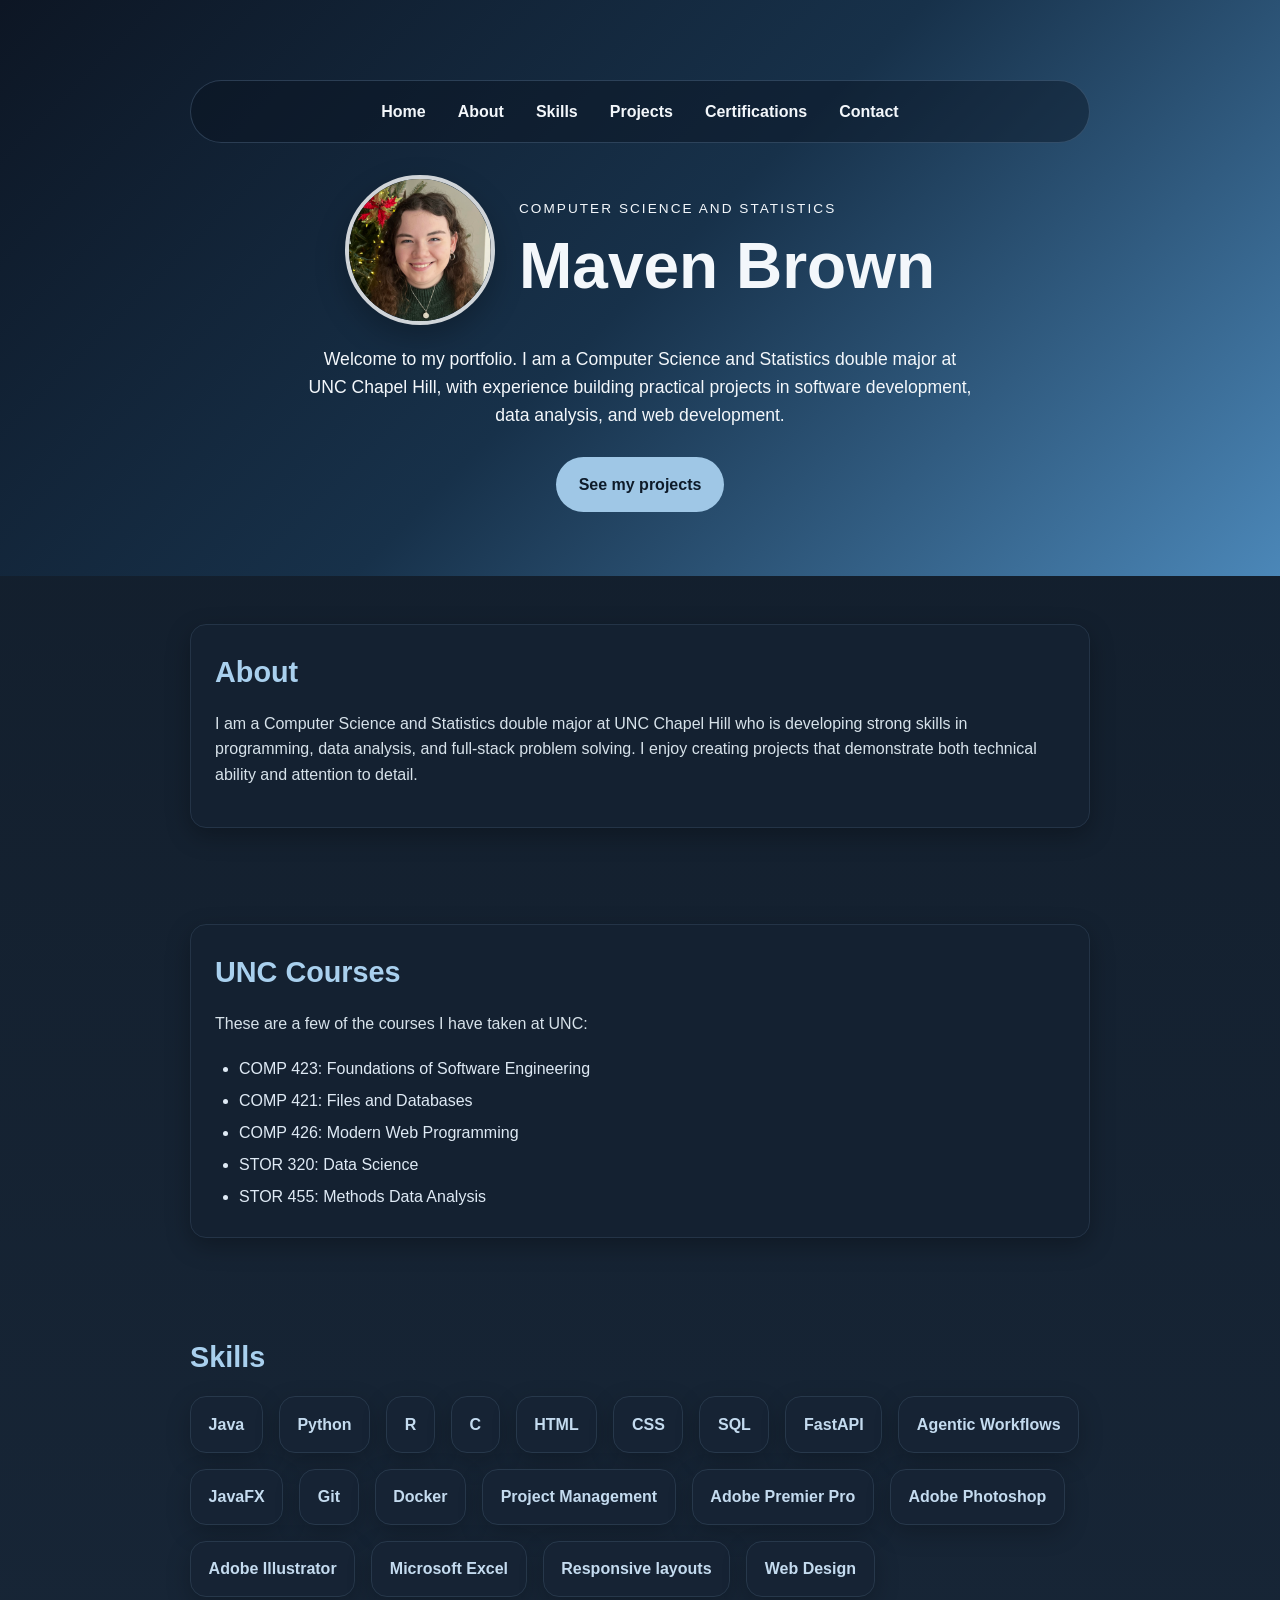
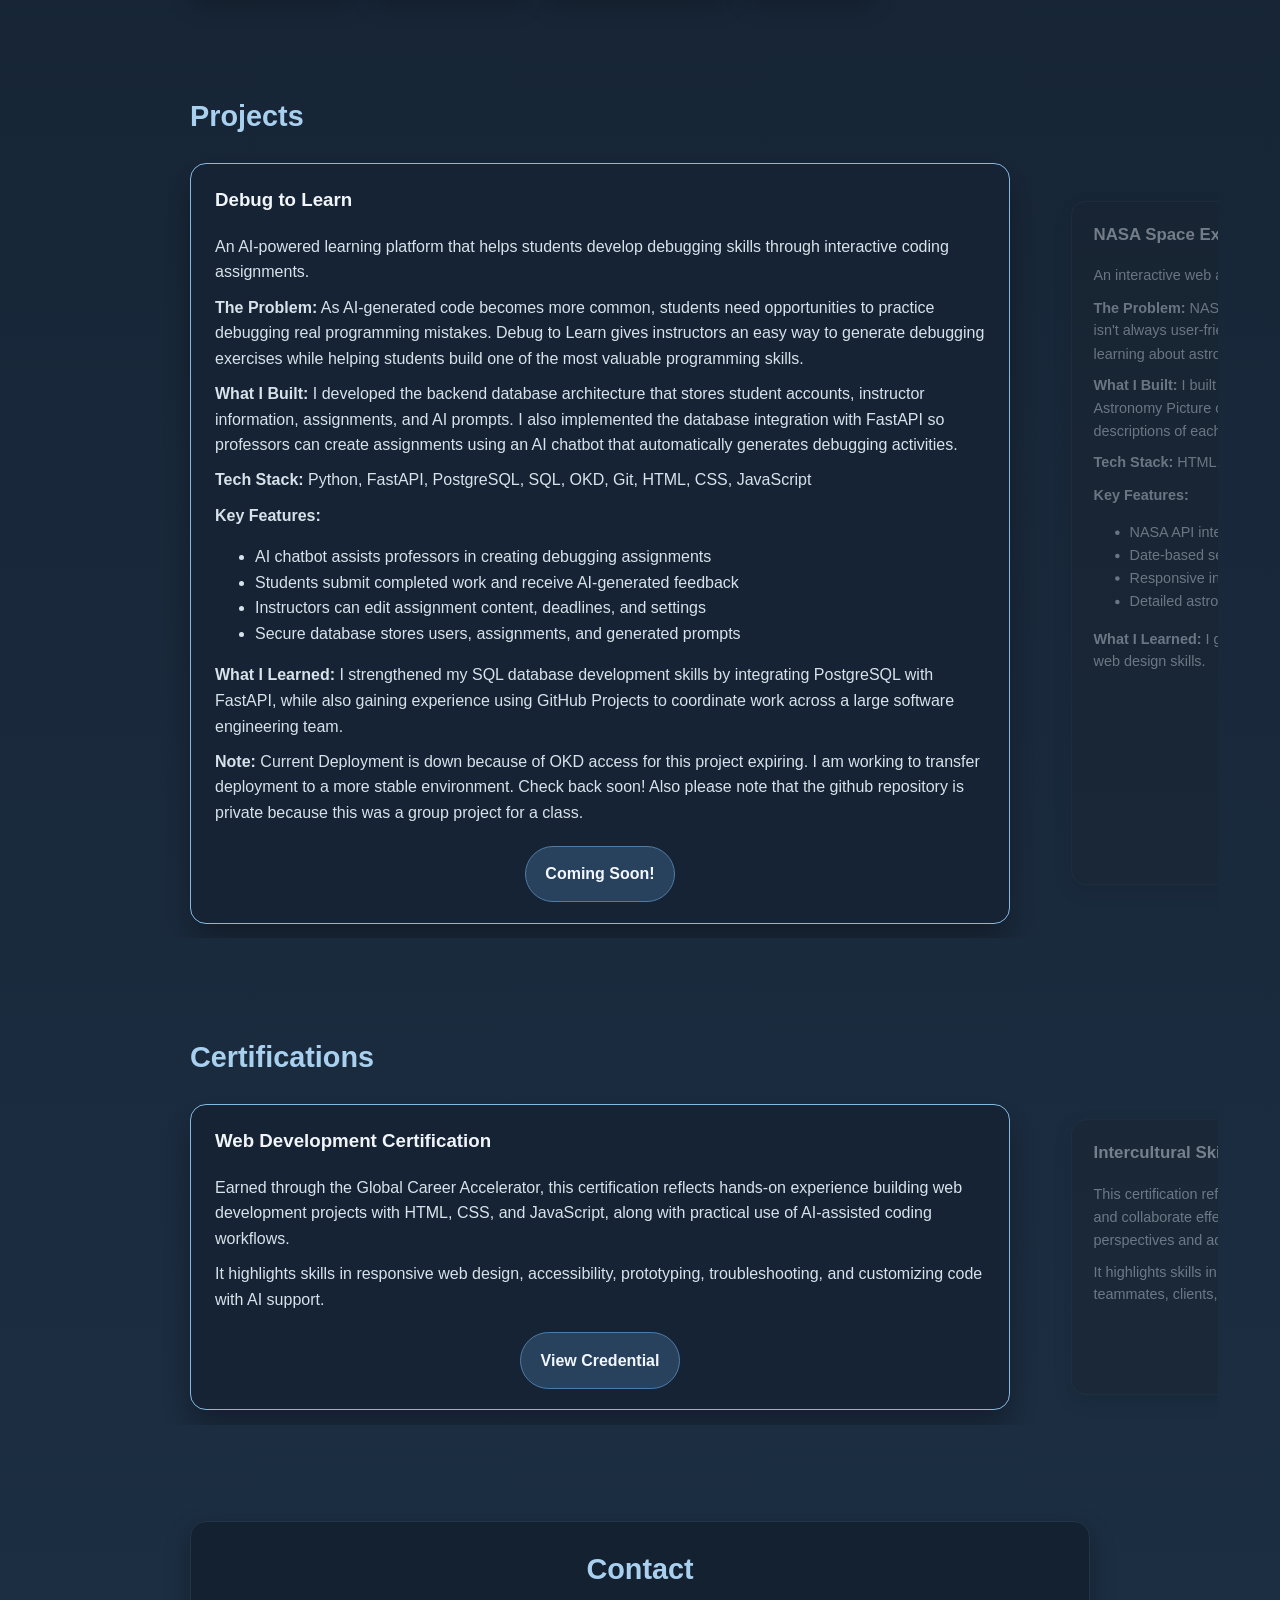
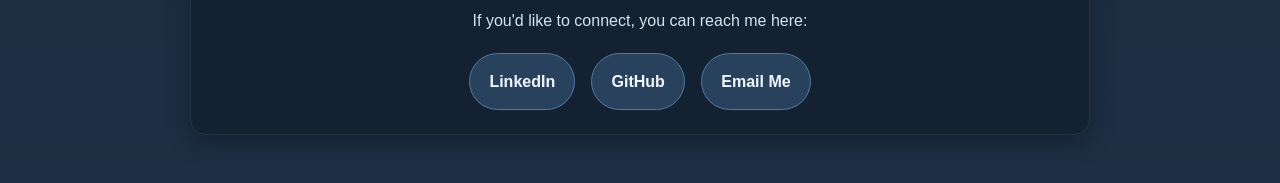
==== index.html @ ba63c493 "added things for comp 426 assignemnt, plu sstyle changes i wanted" ====
<!DOCTYPE html>
<html lang="en">
<head>
  <meta charset="UTF-8">
  <meta name="viewport" content="width=device-width, initial-scale=1.0">
  <title>Maven Brown Portfolio</title>
  <link rel="stylesheet" href="style.css">
</head>
<body>
  <!-- Main page content starts here -->
  <header class="hero">
    <div class="container hero-content">
      <nav class="site-nav" aria-label="Main navigation">
        <a href="#home">Home</a>
        <a href="#about">About</a>
        <a href="#skills">Skills</a>
        <a href="#projects">Projects</a>
        <a href="#certifications">Certifications</a>
        <a href="#contact">Contact</a>
      </nav>

      <div class="hero-header">
        <img class="profile-pic" src="img/pic of me 2.png" alt="Maven Brown portrait">
        <div class="hero-text">
          <p class="eyebrow">Computer Science and Statistics</p>
          <h1 id="home">Maven Brown</h1>
        </div>
      </div>
      <p class="lead">
        Welcome to my portfolio. I am a Computer Science and Statistics double major at UNC Chapel Hill, with experience building practical projects in software development, data analysis, and web development.
      </p>
      <a class="button" href="#projects">See my projects</a>
    </div>
  </header>

  <main>
    <section class="section" id="about">
      <div class="container card">
        <h2>About</h2>
        <p>
          I am a Computer Science and Statistics double major at UNC Chapel Hill who is developing strong skills in programming, data analysis, and full-stack problem solving. I enjoy creating projects that demonstrate both technical ability and attention to detail.
        </p>
      </div>
    </section>

    <section class="section" id="classes">
      <div class="container card">
        <h2>UNC Courses</h2>
        <p>
          These are a few of the courses I have taken at UNC:
        </p>
        <ul class="course-list">
          <li>COMP 423: Foundations of Software Engineering</li>
          <li>COMP 421: Files and Databases</li>
          <li>COMP 426: Modern Web Programming</li>
          <li>STOR 320: Data Science</li>
          <li>STOR 455: Methods Data Analysis</li>
        </ul>
      </div>
    </section>

    <section class="section" id="skills">
      <div class="container">
        <h2>Skills</h2>
        <div class="skills-list">
          <div class="skill-item">Java</div>
          <div class="skill-item">Python</div>
          <div class="skill-item">R</div>
          <div class="skill-item">C</div>
          <div class="skill-item">HTML</div>
          <div class="skill-item">CSS</div>
          <div class="skill-item">SQL</div>
          <div class="skill-item">FastAPI</div>
          <div class="skill-item">Agentic Workflows</div>
          <div class="skill-item">JavaFX</div>
          <div class="skill-item">Git</div>
          <div class="skill-item">Docker</div>
          <div class="skill-item">Project Management</div>
          <div class="skill-item">Adobe Premier Pro</div>
          <div class="skill-item">Adobe Photoshop</div>
          <div class="skill-item">Adobe Illustrator</div>
          <div class="skill-item">Microsoft Excel</div>
          <div class="skill-item">Responsive layouts</div>
          <div class="skill-item">Web Design</div>
        </div>
      </div>
    </section>

    <section class="section" id="projects">
  <div class="container">
    <h2>Projects</h2>
    <div class="project-list carousel" aria-label="Project carousel">

      <article class="project-card">
  <h3>Debug to Learn</h3>

  <p></strong> An AI-powered learning platform that helps students develop debugging skills through interactive coding assignments.</p>

  <p><strong>The Problem:</strong> As AI-generated code becomes more common, students need opportunities to practice debugging real programming mistakes. Debug to Learn gives instructors an easy way to generate debugging exercises while helping students build one of the most valuable programming skills.</p>

  <p><strong>What I Built:</strong> I developed the backend database architecture that stores student accounts, instructor information, assignments, and AI prompts. I also implemented the database integration with FastAPI so professors can create assignments using an AI chatbot that automatically generates debugging activities.</p>

  <p><strong>Tech Stack:</strong> Python, FastAPI, PostgreSQL, SQL, OKD, Git, HTML, CSS, JavaScript</p>

  <p><strong>Key Features:</strong></p>
  <ul>
    <li>AI chatbot assists professors in creating debugging assignments</li>
    <li>Students submit completed work and receive AI-generated feedback</li>
    <li>Instructors can edit assignment content, deadlines, and settings</li>
    <li>Secure database stores users, assignments, and generated prompts</li>
  </ul>

  <p><strong>What I Learned:</strong> I strengthened my SQL database development skills by integrating PostgreSQL with FastAPI, while also gaining experience using GitHub Projects to coordinate work across a large software engineering team.</p>

  <p><strong>Note:</strong> Current Deployment is down because of OKD access for this project expiring. I am working to transfer deployment to a more stable environment. Check back soon! Also please note that the github repository is private because this was a group project for a class.</p>

  <div class="contact-links">
    <a href="https://team-d5.apps.unc.edu/" target="_blank" rel="noreferrer">
      Coming Soon!
    </a>
    
  </div>
</article>

      <article class="project-card">
  <h3>NASA Space Explorer</h3>

  <p></strong> An interactive web app for exploring NASA's Astronomy Picture of the Day archive.</p>

  <p><strong>The Problem:</strong> NASA provides incredible astronomy data through public APIs, but browsing that information isn't always user-friendly. This project creates an intuitive interface for discovering space imagery and learning about astronomical events.</p>

  <p><strong>What I Built:</strong> I built a responsive front-end application that connects to the NASA API and displays Astronomy Picture of the Day entries. Users can browse images, search by date, and read detailed descriptions of each featured event.</p>

  <p><strong>Tech Stack:</strong> HTML, CSS, JavaScript, NASA API</p>

  <p><strong>Key Features:</strong></p>
  <ul>
    <li>NASA API integration</li>
    <li>Date-based search</li>
    <li>Responsive interface</li>
    <li>Detailed astronomy information</li>
  </ul>

  <p><strong>What I Learned:</strong> I gained experience consuming REST APIs with JavaScript while improving my responsive web design skills.</p>

  <div class="contact-links">
    <a href="https://maveneb.github.io/07-nasa-space-explorer/" target="_blank" rel="noreferrer">
      Live Demo
    </a>
    <a href="https://github.com/maveneb/07-nasa-space-explorer" target="_blank" rel="noreferrer">
      GitHub
    </a>
  </div>
</article>

      <article class="project-card">
  <h3>Routine Builder</h3>

  <p></strong> A responsive web application that helps users build personalized skincare routines.</p>

  <p><strong>The Problem:</strong> Choosing skincare products can be confusing because recommendations depend on individual skin concerns. This project simplifies the process by guiding users through creating a customized routine.</p>

  <p><strong>What I Built:</strong> I developed an interactive front-end application that recommends skincare routines based on user selections. The interface is fully responsive and designed to make the recommendation process simple and engaging.</p>

  <p><strong>Tech Stack:</strong> HTML, CSS, JavaScript</p>

  <p><strong>Key Features:</strong></p>
  <ul>
    <li>Personalized routine builder</li>
    <li>Interactive user interface</li>
    <li>Responsive design</li>
    <li>Product recommendations</li>
  </ul>

  <p><strong>What I Learned:</strong> I strengthened my JavaScript programming skills while learning how thoughtful UI design improves the overall user experience.</p>

  <div class="contact-links">
    <a href="https://maveneb.github.io/09-prj-loreal-routine-builder/" target="_blank" rel="noreferrer">
      Live Demo
    </a>
    <a href="https://github.com/maveneb/09-prj-loreal-routine-builder" target="_blank" rel="noreferrer">
      GitHub
    </a>
  </div>
</article>

      <article class="project-card">
  <h3>Scooby-Doo Statistical Analysis</h3>

  <p></strong> A statistical research project analyzing trends in Scooby-Doo episodes using real-world data.</p>

  <p><strong>The Problem:</strong> Television datasets provide an engaging way to apply statistical methods to real data. This project explored whether episode characteristics were associated with viewer ratings and other external factors.</p>

  <p><strong>What I Built:</strong> I analyzed the Scooby-Doo dataset in R using data cleaning, visualization, regression analysis, and hypothesis testing. The final project communicates statistical findings through a research paper and supporting visualizations.</p>

  <p><strong>Tech Stack:</strong> R, ggplot2, dplyr, tidyverse</p>

  <p><strong>Key Features:</strong></p>
  <ul>
    <li>Data cleaning and preprocessing</li>
    <li>Statistical modeling</li>
    <li>Data visualization</li>
    <li>Research paper summarizing findings</li>
  </ul>

  <p><strong>What I Learned:</strong> I improved my statistical modeling skills while gaining experience presenting technical analyses in a professional research format.</p>

  <div class="contact-links">
    <a href="reports/scooby-doo-analysis.html" target="_blank" rel="noreferrer">
      View Report
    </a>
    
    
  </div>
</article>

    </div>
  </div>
</section>

    <section class="section" id="certifications">
      <div class="container">
        <h2>Certifications</h2>
        <div class="certification-list carousel" aria-label="Certification carousel">
          <article class="project-card">
            <h3>Web Development Certification</h3>
            <p>
              Earned through the Global Career Accelerator, this certification reflects hands-on experience building web development projects with HTML, CSS, and JavaScript, along with practical use of AI-assisted coding workflows.
            </p>
            <p>
              It highlights skills in responsive web design, accessibility, prototyping, troubleshooting, and customizing code with AI support.
            </p>
            <div class="contact-links">
              <a href="https://www.credential.net/0b8e12ba-2254-4fac-80ee-5e7e80f0c632" target="_blank" rel="noreferrer">View Credential</a>
            </div>
          </article>

          <article class="project-card">
            <h3>Intercultural Skills Certification</h3>
            <p>
              This certification reflects the ability to communicate respectfully across cultures, build cultural awareness, and collaborate effectively with people from diverse backgrounds. It emphasizes understanding different perspectives and adapting communication styles in multicultural settings.
            </p>
            <p>
              It highlights skills in active listening, empathy, cultural sensitivity, and building positive relationships with teammates, clients, and communities.
            </p>
            <div class="contact-links">
              <a href="https://www.credential.net/e7bd6067-033b-466e-ba13-73a6fc5023ad?record_view=true" target="_blank" rel="noreferrer">View Credential</a>
            </div>
          </article>

          <article class="project-card">
            <h3>AI-Powered Javascript Certification</h3>
            <p>
              This certification highlights experience using AI tools to support JavaScript development, including writing, debugging, and improving interactive web code. It reflects the ability to use AI-assisted workflows while maintaining an understanding of programming fundamentals and code quality.
            </p>
            <p>
              It demonstrates skills in creating dynamic web experiences, troubleshooting JavaScript problems, refining solutions, and evaluating AI-generated code before using it in a project.
            </p>
            <div class="contact-links">
              <a href="https://www.credential.net/ae1727d4-a292-4dba-9951-02320e9c4b14?record_view=true" target="_blank" rel="noreferrer">View Credential</a>
            </div>
          </article>

          <article class="project-card">
            <h3>AI Professional Skills Certification</h3>
            <p>
              This certification demonstrates professional skills for using AI thoughtfully in workplace settings, including communication, problem solving, and responsible collaboration. It emphasizes applying AI tools to improve productivity while considering accuracy, privacy, and responsible decision-making.
            </p>
            <p>
              It highlights skills in writing effective prompts, reviewing AI-generated information, communicating clearly, and using emerging technology to support professional goals.
            </p>
            <div class="contact-links">
              <a href="https://www.credential.net/4031094f-eba2-4df9-8c7a-3c365899962b?record_view=true" target="_blank" rel="noreferrer">View Credential</a>
            </div>
          </article>
        </div>
      </div>
    </section>

    <section class="section" id="contact">
      <div class="container card contact-card">
        <h2>Contact</h2>
        <p>If you'd like to connect, you can reach me here:</p>
        <div class="contact-links">
          <a href="https://www.linkedin.com/in/maven-brown-650328354/" target="_blank" rel="noreferrer">LinkedIn</a>
          <a href="https://github.com/maveneb" target="_blank" rel="noreferrer">GitHub</a>
          <a href="mailto:maveneb@gmail.com">Email Me</a>
        </div>
      </div>
    </section>
  </main>

  <script>
    document.querySelectorAll('.carousel').forEach((container) => {
      const cards = Array.from(container.children);
      if (cards.length === 0) return;

      let activeIndex = 0;
      let inHorizontalMode = false;

      const updateActiveCard = () => {
        cards.forEach((card, index) => {
          card.classList.toggle('active', index === activeIndex);
        });
      };

      const getStepAmount = () => {
        const firstCard = cards[0];
        const styles = getComputedStyle(container);
        const gap = parseFloat(styles.columnGap || styles.gap || 0);
        return firstCard.getBoundingClientRect().width + gap;
      };

      const scrollToCard = (index) => {
        activeIndex = Math.max(0, Math.min(index, cards.length - 1));
        const left = getStepAmount() * activeIndex;
        container.scrollTo({ left, behavior: 'smooth' });
        updateActiveCard();
      };

      const isFullyInView = () => {
        const rect = container.getBoundingClientRect();
        return rect.top >= 0 && rect.bottom <= window.innerHeight;
      };

      updateActiveCard();

      container.addEventListener('wheel', (event) => {
        const rect = container.getBoundingClientRect();
        const insideSection = event.clientY >= rect.top - 40 && event.clientY <= rect.bottom + 40;
        const maxScroll = container.scrollWidth - container.clientWidth;

        if (!insideSection || !isFullyInView()) return;

        if (maxScroll <= 0) {
          return;
        }

        const atStart = container.scrollLeft <= 2;
        const atEnd = container.scrollLeft >= maxScroll - 2;

        if (!isFullyInView()) return;

        if (atStart && event.deltaY < 0) {
          inHorizontalMode = false;
          return;
        }

        if (atEnd && event.deltaY > 0) {
          inHorizontalMode = false;
          return;
        }

        if (event.deltaY !== 0) {
          event.preventDefault();
          inHorizontalMode = true;
          const direction = event.deltaY > 0 ? 1 : -1;
          scrollToCard(activeIndex + direction);
        }
      }, { passive: false });
    });
  </script>
</body>
</html>
---- style.css ----
/* Basic page setup */
* {
	box-sizing: border-box;
}

body {
	margin: 0;
	font-family: Arial, Helvetica, sans-serif;
	color: #d7e2ea;
	background: linear-gradient(180deg, #111c29 0%, #1d2f44 100%);
	line-height: 1.6;
}

a {
	color: inherit;
	text-decoration: none;
}

.button,
.site-nav a,
.card,
.skill-item,
.project-card,
.contact-links a {
	transition: transform 0.2s ease, box-shadow 0.2s ease, border-color 0.2s ease, background-color 0.2s ease;
}

/* Shared container for centered content */
.container {
	width: min(100% - 2rem, 900px);
	margin: 0 auto;
}

/* Hero section */
.hero {
	padding: 5rem 0 4rem;
	background: linear-gradient(135deg, #0d1624 0%, #17314a 50%, #4b87b8 100%);
	color: #f3f7fb;
}

.hero-content {
	text-align: center;
}

.hero-header {
	display: flex;
	align-items: center;
	justify-content: center;
	gap: 1.5rem;
	margin-bottom: 1rem;
	flex-wrap: wrap;
}

.hero-text {
	text-align: left;
}

.profile-pic {
	width: 150px;
	height: 150px;
	border-radius: 50%;
	object-fit: cover;
	border: 4px solid rgba(255, 255, 255, 0.8);
	box-shadow: 0 12px 30px rgba(0, 0, 0, 0.25);
}

.site-nav {
	display: flex;
	flex-wrap: wrap;
	justify-content: center;
	gap: 1rem;
	margin-bottom: 2rem;
	padding: 0.85rem 1rem;
	background: rgba(10, 18, 31, 0.45);
	border: 1px solid rgba(140, 177, 214, 0.24);
	border-radius: 999px;
}

.site-nav a {
	padding: 0.25rem 0.5rem;
	font-weight: bold;
	color: #f3f7fb;
}

.site-nav a:hover,
.site-nav a:focus-visible {
	transform: translateY(-2px);
	color: #d8ecff;
}

.eyebrow {
	margin: 0 0 0.75rem;
	letter-spacing: 0.15em;
	text-transform: uppercase;
	font-size: 0.85rem;
}

.hero h1 {
	margin: 0;
	font-size: clamp(2.2rem, 5vw, 4rem);
	line-height: 1.1;
}

.lead {
	max-width: 42rem;
	margin: 1.25rem auto 0;
	font-size: 1.1rem;
}

.button {
	display: inline-block;
	margin-top: 1.75rem;
	padding: 0.9rem 1.4rem;
	border-radius: 999px;
	background: #9fc7e6;
	color: #0e1b2a;
	font-weight: bold;
}

.button:hover,
.button:focus-visible {
	transform: translateY(-3px);
	background: #b2d4ee;
	box-shadow: 0 12px 24px rgba(0, 0, 0, 0.24);
}

/* Main content sections */
.section {
	padding: 3rem 0;
}

.section h2 {
	margin-top: 0;
	margin-bottom: 1rem;
	color: #a9d0ee;
	font-size: 1.8rem;
}

.card {
	background: #142131;
	padding: 1.5rem;
	border-radius: 1rem;
	border: 1px solid #243447;
	box-shadow: 0 8px 24px rgba(0, 0, 0, 0.28);
}

.card:hover,
.card:focus-within {
	transform: translateY(-4px);
	border-color: #4f7ca5;
	box-shadow: 0 16px 32px rgba(0, 0, 0, 0.34);
}

.skills-list {
	display: flex;
	flex-wrap: wrap;
	gap: 1rem;
}

.project-list,
.certification-list {
	display: flex;
	flex-wrap: nowrap;
	gap: 1rem;
	width: 100%;
}

.carousel {
	display: flex;
	align-items: stretch;
	gap: 1.25rem;
	overflow-x: auto;
	overflow-y: hidden;
	scroll-snap-type: x mandatory;
	scroll-behavior: smooth;
	padding: 0.5rem 10vw 0.9rem;
	-webkit-overflow-scrolling: touch;
	touch-action: pan-x;
	position: relative;
	scrollbar-width: thin;
	scrollbar-color: rgba(143, 188, 226, 0.6) transparent;
	width: calc(100% + 20vw);
	max-width: none;
	margin-left: -10vw;
	margin-right: -10vw;
}

.carousel::-webkit-scrollbar {
	height: 10px;
}

.carousel::-webkit-scrollbar-thumb {
	background: rgba(143, 188, 226, 0.6);
	border-radius: 999px;
}

.course-list {
	margin: 1rem 0 0;
	padding-left: 1.5rem;
	line-height: 2;
	color: #dfeaf5;
}

.skill-item,
.project-card {
	background: #162334;
	border: 1px solid #27384b;
	border-radius: 1rem;
	box-shadow: 0 8px 24px rgba(0, 0, 0, 0.22);
}

.skill-item {
	padding: 0.9rem 1.1rem;
	font-weight: bold;
	color: #c4dbef;
}

.skill-item:hover {
	transform: translateY(-3px);
	border-color: #4f7ca5;
	background: #1d2f44;
	box-shadow: 0 12px 24px rgba(0, 0, 0, 0.28);
}


.project-card {
	flex: 0 0 min(90vw, 820px);
	max-width: 820px;
	width: 100%;
	margin: 0;
	padding: 1.3rem 1.5rem;
	scroll-snap-align: center;
	min-height: 100%;
	flex-shrink: 0;
	transform: scale(0.9);
	opacity: 0.42;
	filter: saturate(0.7);
	transition: transform 0.35s ease, opacity 0.35s ease, box-shadow 0.35s ease, border-color 0.35s ease, filter 0.35s ease;
}

.project-card.active {
	transform: scale(1);
	opacity: 1;
	filter: saturate(1);
	border-color: #86b8e2;
	box-shadow: 0 18px 32px rgba(0, 0, 0, 0.32);
}

.project-card p {
	margin: 0.6rem 0;
	line-height: 1.6;
}

.project-card:hover {
	transform: translateY(-4px) scale(1);
	border-color: #4f7ca5;
	background: #1a2a3d;
	box-shadow: 0 16px 32px rgba(0, 0, 0, 0.3);
}

.project-card h3 {
	margin-top: 0;
	color: #f1f5f9;
}

.contact-card {
	text-align: center;
}

.contact-links {
	display: flex;
	justify-content: center;
	flex-wrap: wrap;
	gap: 1rem;
	margin-top: 1.25rem;
}

.contact-links a {
	display: inline-block;
	padding: 0.9rem 1.2rem;
	border-radius: 999px;
	background: #28415d;
	color: #f1f7fd;
	font-weight: bold;
	border: 1px solid #4f7ca5;
}

.contact-links a:hover,
.contact-links a:focus-visible {
	transform: translateY(-3px);
	background: #335576;
	border-color: #86b8e2;
	box-shadow: 0 12px 24px rgba(0, 0, 0, 0.24);
}

/* Small screen adjustments */
@media (max-width: 600px) {
	.hero {
		padding: 4rem 0 3rem;
	}

	.site-nav {
		border-radius: 1rem;
	}

	.section {
		padding: 2.25rem 0;
	}

	.project-card {
		flex-basis: 90vw;
		max-width: 90vw;
	}
}
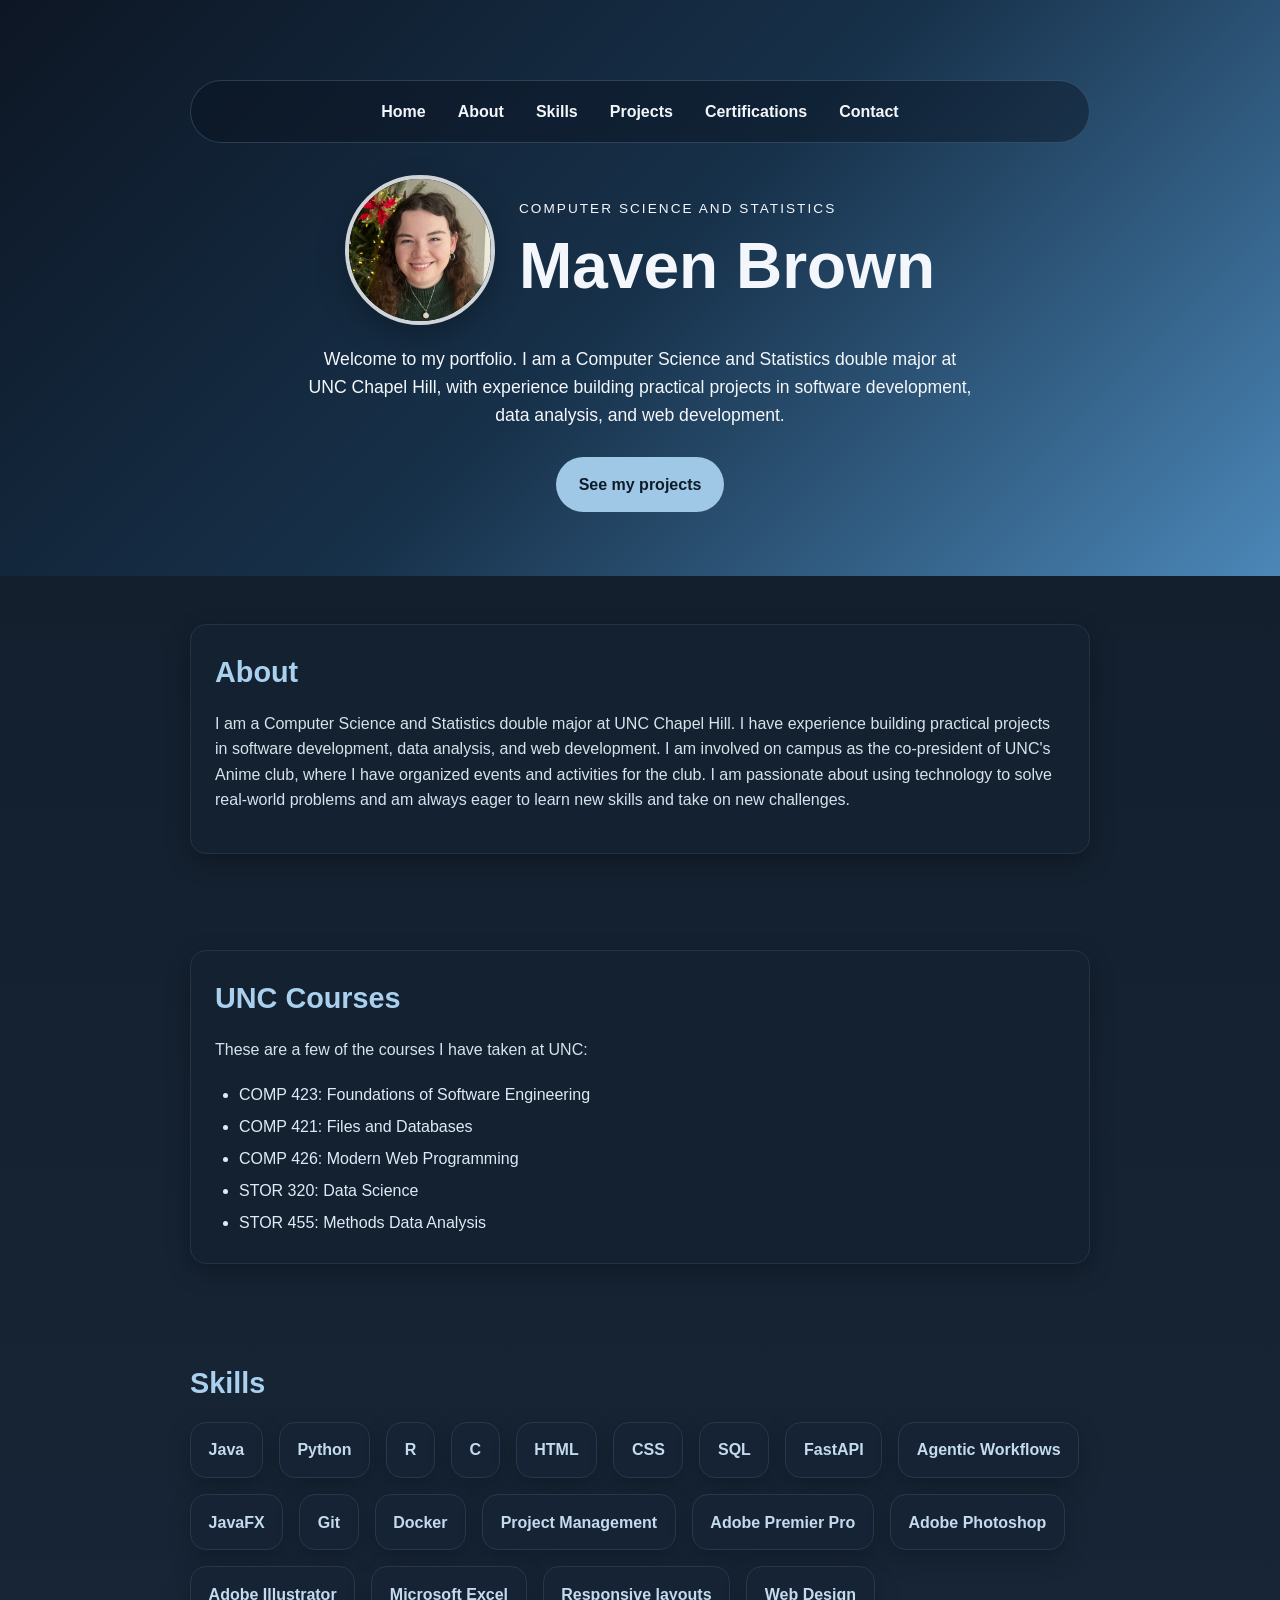
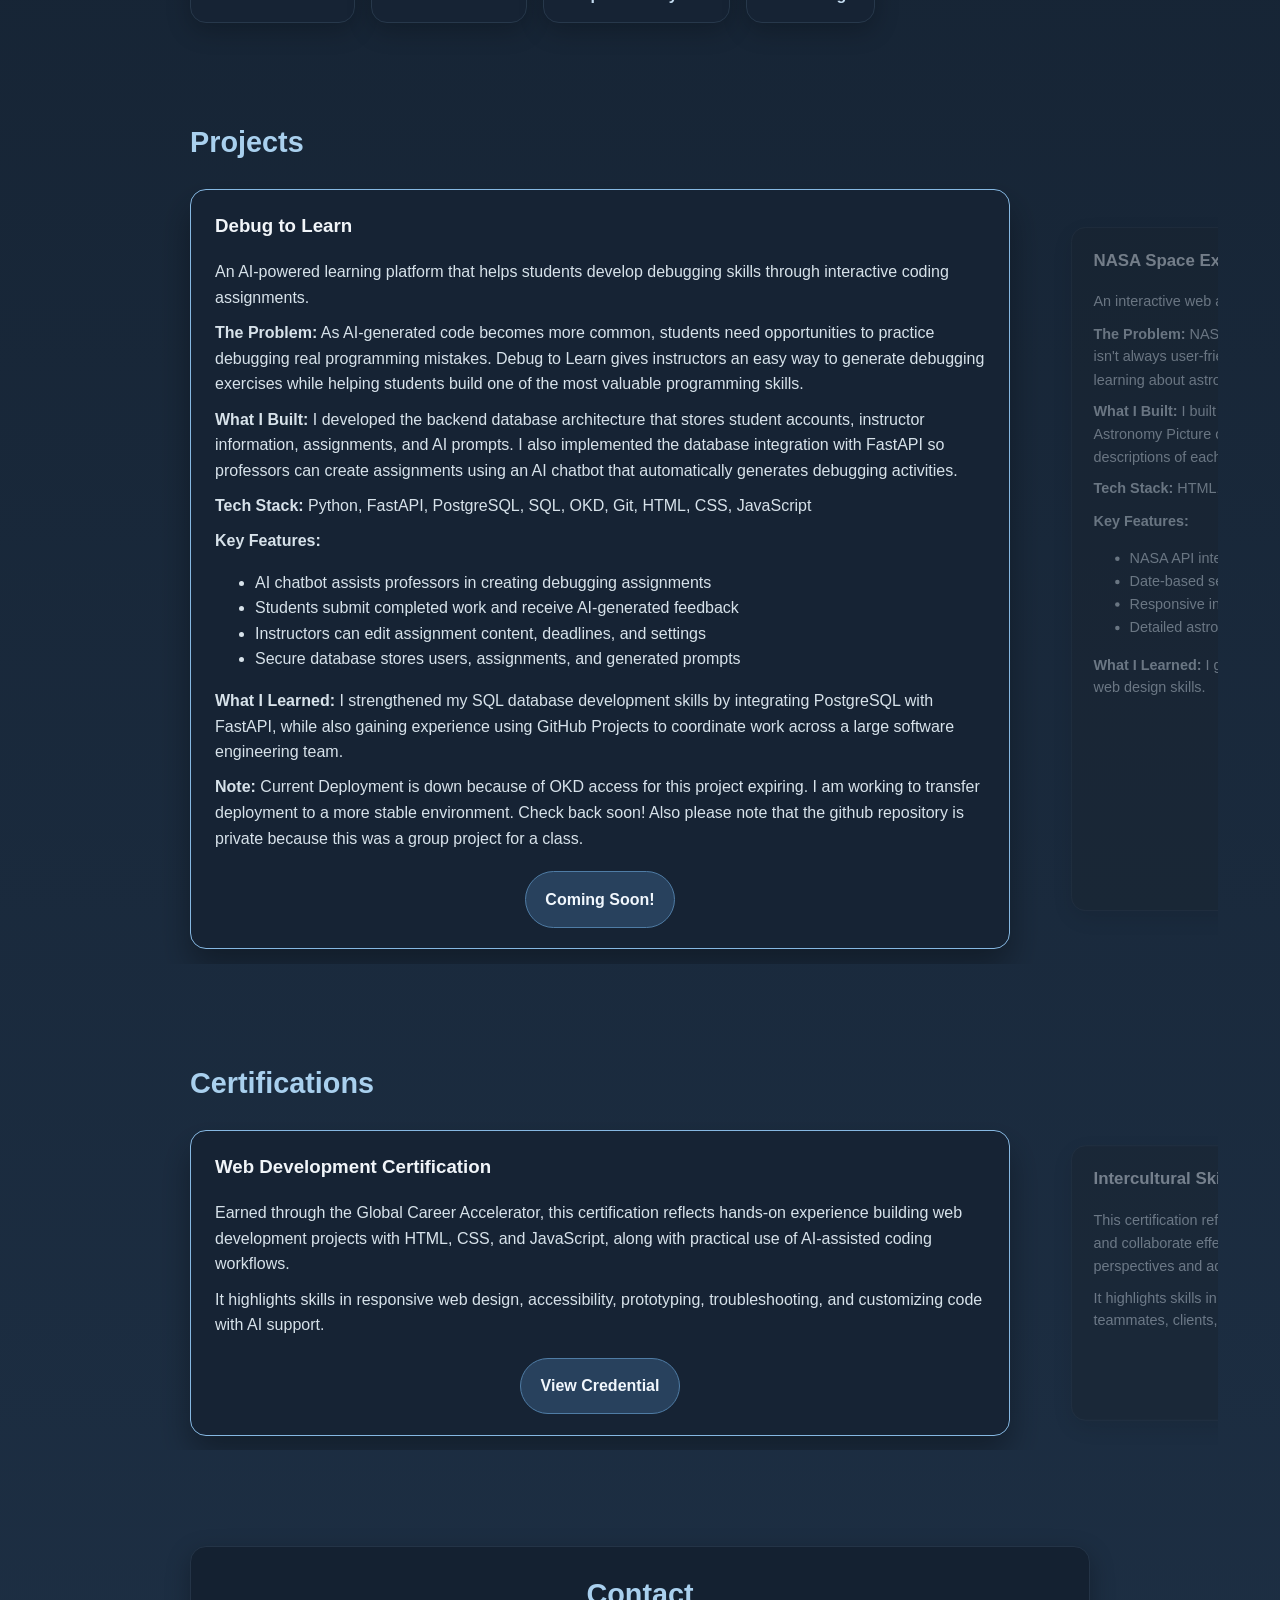
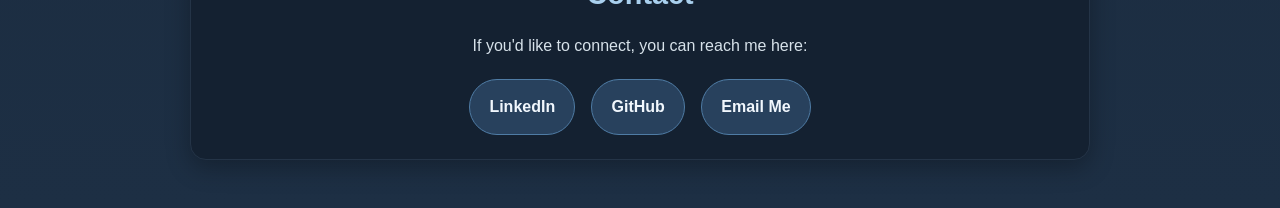
==== commit b496e6bc: "added new about page" ====
--- a/index.html
+++ b/index.html
@@ -4,7 +4,7 @@
   <meta charset="UTF-8">
   <meta name="viewport" content="width=device-width, initial-scale=1.0">
   <title>Maven Brown Portfolio</title>
-  <link rel="stylesheet" href="style.css">
+  <link rel="stylesheet" href="style.css?v=2">
 </head>
 <body>
   <!-- Main page content starts here -->
@@ -38,7 +38,7 @@
       <div class="container card">
         <h2>About</h2>
         <p>
-          I am a Computer Science and Statistics double major at UNC Chapel Hill who is developing strong skills in programming, data analysis, and full-stack problem solving. I enjoy creating projects that demonstrate both technical ability and attention to detail.
+          I am a Computer Science and Statistics double major at UNC Chapel Hill. I have experience building practical projects in software development, data analysis, and web development. I am involved on campus as the co-president of UNC's Anime club, where I have organized events and activities for the club. I am passionate about using technology to solve real-world problems and am always eager to learn new skills and take on new challenges.
         </p>
       </div>
     </section>
@@ -291,74 +291,76 @@
   </main>
 
   <script>
-    document.querySelectorAll('.carousel').forEach((container) => {
-      const cards = Array.from(container.children);
-      if (cards.length === 0) return;
-
-      let activeIndex = 0;
-      let inHorizontalMode = false;
-
-      const updateActiveCard = () => {
-        cards.forEach((card, index) => {
-          card.classList.toggle('active', index === activeIndex);
-        });
-      };
-
-      const getStepAmount = () => {
-        const firstCard = cards[0];
-        const styles = getComputedStyle(container);
-        const gap = parseFloat(styles.columnGap || styles.gap || 0);
-        return firstCard.getBoundingClientRect().width + gap;
-      };
-
-      const scrollToCard = (index) => {
-        activeIndex = Math.max(0, Math.min(index, cards.length - 1));
-        const left = getStepAmount() * activeIndex;
-        container.scrollTo({ left, behavior: 'smooth' });
+    const isMobile = window.matchMedia('(max-width: 600px)').matches;
+
+    if (!isMobile) {
+      document.querySelectorAll('.carousel').forEach((container) => {
+        const cards = Array.from(container.children);
+        if (cards.length === 0) return;
+
+        let activeIndex = 0;
+        let inHorizontalMode = false;
+
+        const updateActiveCard = () => {
+          cards.forEach((card, index) => {
+            card.classList.toggle('active', index === activeIndex);
+          });
+        };
+
+        const getStepAmount = () => {
+          const firstCard = cards[0];
+          const styles = getComputedStyle(container);
+          const gap = parseFloat(styles.columnGap || styles.gap || 0);
+          return firstCard.getBoundingClientRect().width + gap;
+        };
+
+        const scrollToCard = (index) => {
+          activeIndex = Math.max(0, Math.min(index, cards.length - 1));
+          const left = getStepAmount() * activeIndex;
+          container.scrollTo({ left, behavior: 'smooth' });
+          updateActiveCard();
+        };
+
+        const isFullyInView = () => {
+          const rect = container.getBoundingClientRect();
+          return rect.top >= 0 && rect.bottom <= window.innerHeight;
+        };
+
         updateActiveCard();
-      };
-
-      const isFullyInView = () => {
-        const rect = container.getBoundingClientRect();
-        return rect.top >= 0 && rect.bottom <= window.innerHeight;
-      };
-
-      updateActiveCard();
-
-      container.addEventListener('wheel', (event) => {
-        const rect = container.getBoundingClientRect();
-        const insideSection = event.clientY >= rect.top - 40 && event.clientY <= rect.bottom + 40;
-        const maxScroll = container.scrollWidth - container.clientWidth;
-
-        if (!insideSection || !isFullyInView()) return;
-
-        if (maxScroll <= 0) {
-          return;
-        }
-
-        const atStart = container.scrollLeft <= 2;
-        const atEnd = container.scrollLeft >= maxScroll - 2;
-
-        if (!isFullyInView()) return;
-
-        if (atStart && event.deltaY < 0) {
-          inHorizontalMode = false;
-          return;
-        }
-
-        if (atEnd && event.deltaY > 0) {
-          inHorizontalMode = false;
-          return;
-        }
-
-        if (event.deltaY !== 0) {
-          event.preventDefault();
-          inHorizontalMode = true;
-          const direction = event.deltaY > 0 ? 1 : -1;
-          scrollToCard(activeIndex + direction);
-        }
-      }, { passive: false });
-    });
+
+        container.addEventListener('wheel', (event) => {
+          const rect = container.getBoundingClientRect();
+          const insideSection = event.clientY >= rect.top - 40 && event.clientY <= rect.bottom + 40;
+          const maxScroll = container.scrollWidth - container.clientWidth;
+
+          if (!insideSection || !isFullyInView()) return;
+
+          if (maxScroll <= 0) {
+            return;
+          }
+
+          const atStart = container.scrollLeft <= 2;
+          const atEnd = container.scrollLeft >= maxScroll - 2;
+
+          if (atStart && event.deltaY < 0) {
+            inHorizontalMode = false;
+            return;
+          }
+
+          if (atEnd && event.deltaY > 0) {
+            inHorizontalMode = false;
+            return;
+          }
+
+          if (event.deltaY !== 0) {
+            event.preventDefault();
+            inHorizontalMode = true;
+            const direction = event.deltaY > 0 ? 1 : -1;
+            scrollToCard(activeIndex + direction);
+          }
+        }, { passive: false });
+      });
+    }
   </script>
 </body>
 </html>
--- a/style.css
+++ b/style.css
@@ -307,8 +307,29 @@
 		padding: 2.25rem 0;
 	}
 
+	.project-list,
+	.certification-list {
+		display: block;
+		width: 100%;
+	}
+
+	.carousel {
+		display: block;
+		overflow: visible;
+		width: 100%;
+		margin: 0;
+		padding: 0;
+	}
+
 	.project-card {
-		flex-basis: 90vw;
-		max-width: 90vw;
-	}
-}
+		display: block;
+		flex-basis: auto;
+		max-width: none;
+		width: 100%;
+		margin: 0 0 1rem;
+		scroll-snap-align: none;
+		transform: none;
+		opacity: 1;
+		filter: none;
+	}
+}
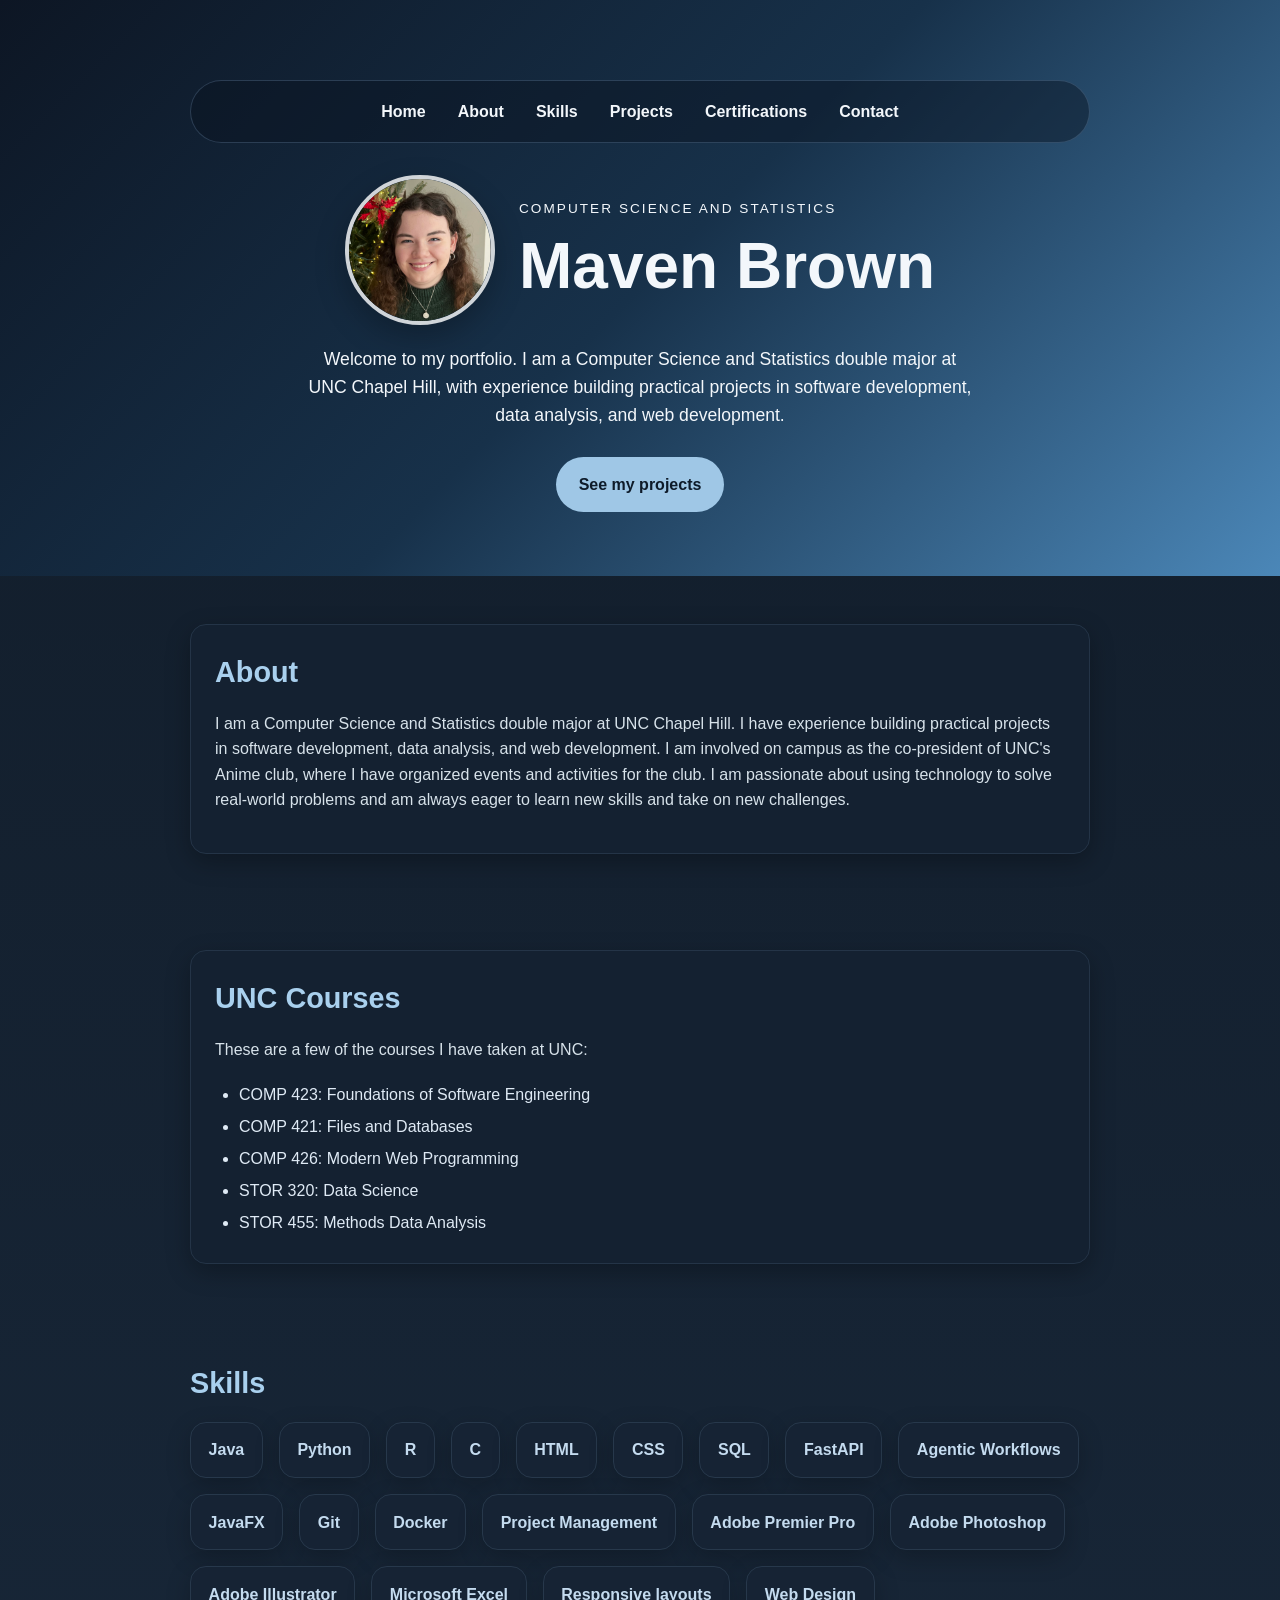
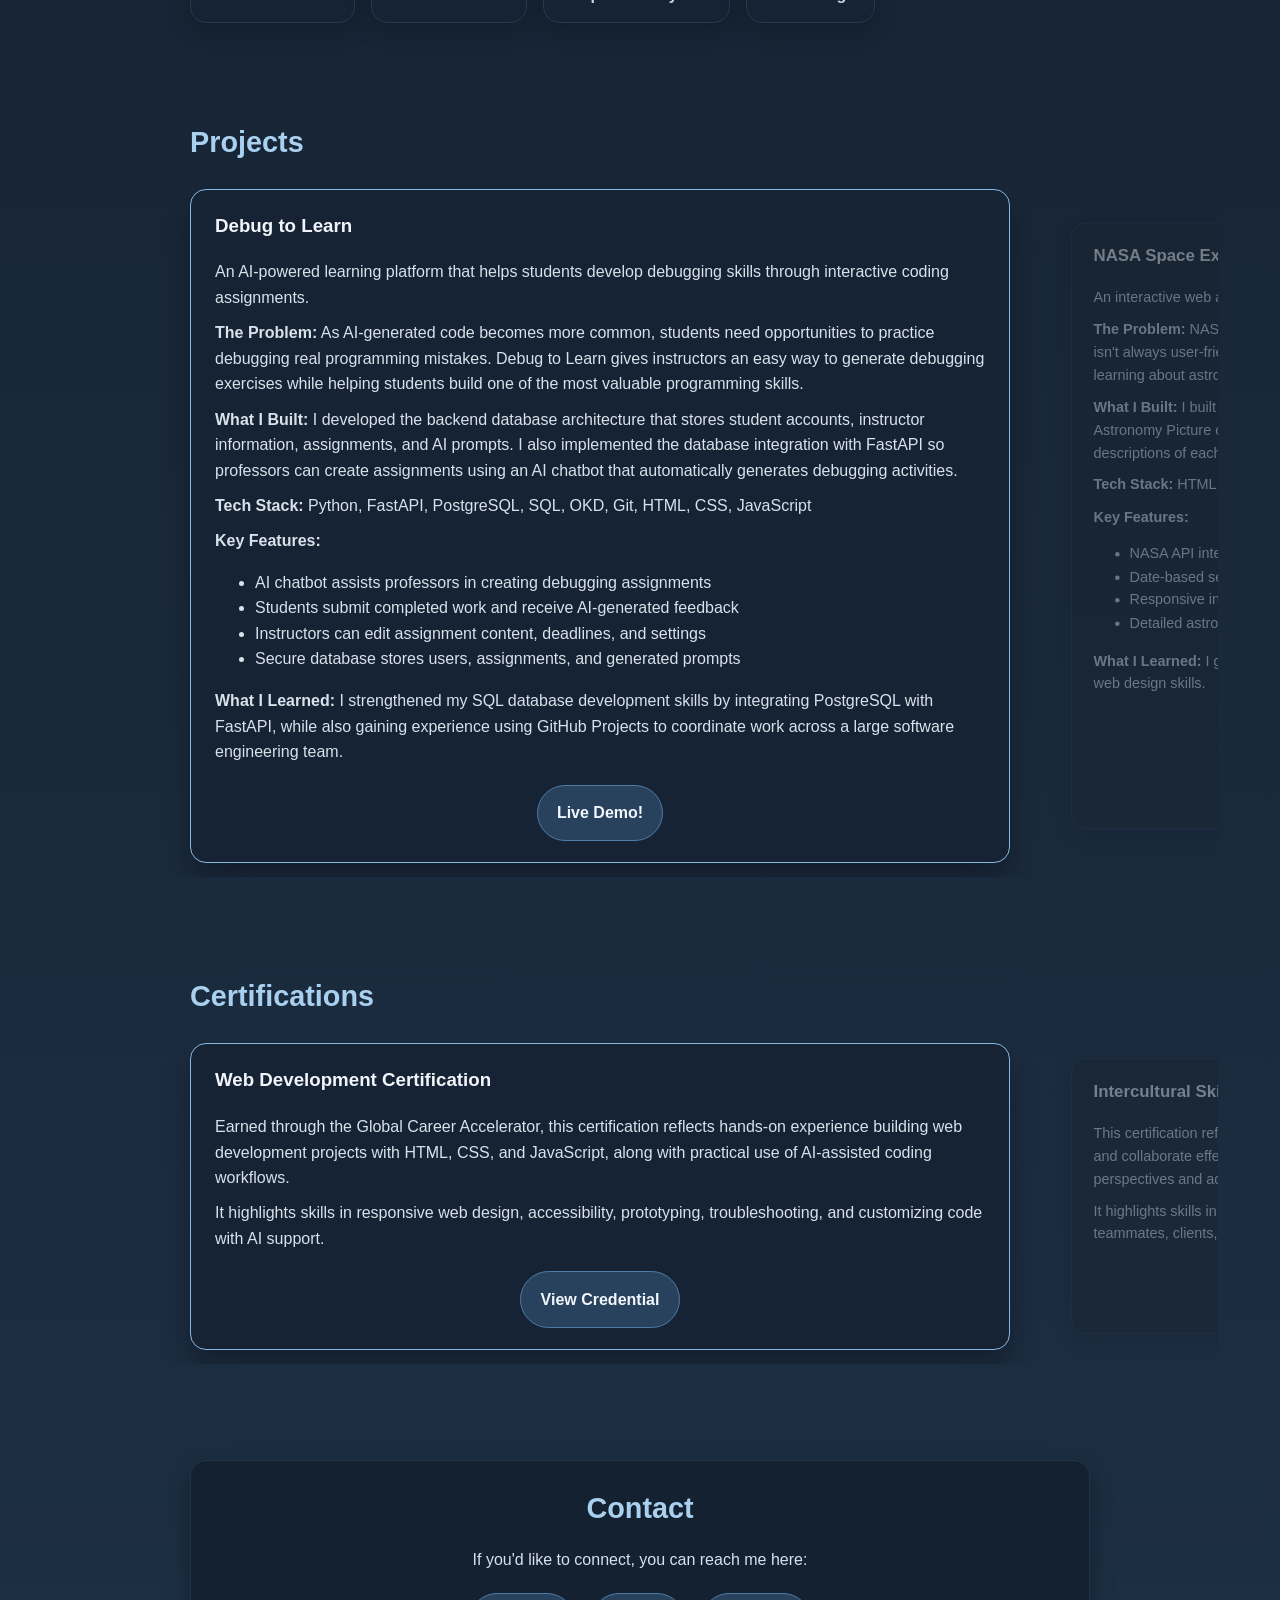
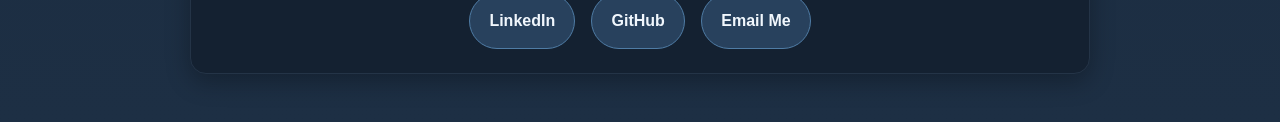
==== commit 87b902f6: "added back debugtolearn" ====
--- a/index.html
+++ b/index.html
@@ -112,11 +112,10 @@
 
   <p><strong>What I Learned:</strong> I strengthened my SQL database development skills by integrating PostgreSQL with FastAPI, while also gaining experience using GitHub Projects to coordinate work across a large software engineering team.</p>
 
-  <p><strong>Note:</strong> Current Deployment is down because of OKD access for this project expiring. I am working to transfer deployment to a more stable environment. Check back soon! Also please note that the github repository is private because this was a group project for a class.</p>
 
   <div class="contact-links">
-    <a href="https://team-d5.apps.unc.edu/" target="_blank" rel="noreferrer">
-      Coming Soon!
+    <a href="https://learnwithai-maveneb.apps.cloudapps.unc.edu" target="_blank" rel="noreferrer">
+      Live Demo!
     </a>
     
   </div>
@@ -299,7 +298,6 @@
         if (cards.length === 0) return;
 
         let activeIndex = 0;
-        let inHorizontalMode = false;
 
         const updateActiveCard = () => {
           cards.forEach((card, index) => {
@@ -321,11 +319,6 @@
           updateActiveCard();
         };
 
-        const isFullyInView = () => {
-          const rect = container.getBoundingClientRect();
-          return rect.top >= 0 && rect.bottom <= window.innerHeight;
-        };
-
         updateActiveCard();
 
         container.addEventListener('wheel', (event) => {
@@ -333,7 +326,11 @@
           const insideSection = event.clientY >= rect.top - 40 && event.clientY <= rect.bottom + 40;
           const maxScroll = container.scrollWidth - container.clientWidth;
 
-          if (!insideSection || !isFullyInView()) return;
+          if (!insideSection) return;
+
+          if (Math.abs(event.deltaX) > Math.abs(event.deltaY)) {
+            return;
+          }
 
           if (maxScroll <= 0) {
             return;
@@ -343,18 +340,15 @@
           const atEnd = container.scrollLeft >= maxScroll - 2;
 
           if (atStart && event.deltaY < 0) {
-            inHorizontalMode = false;
             return;
           }
 
           if (atEnd && event.deltaY > 0) {
-            inHorizontalMode = false;
             return;
           }
 
           if (event.deltaY !== 0) {
             event.preventDefault();
-            inHorizontalMode = true;
             const direction = event.deltaY > 0 ? 1 : -1;
             scrollToCard(activeIndex + direction);
           }
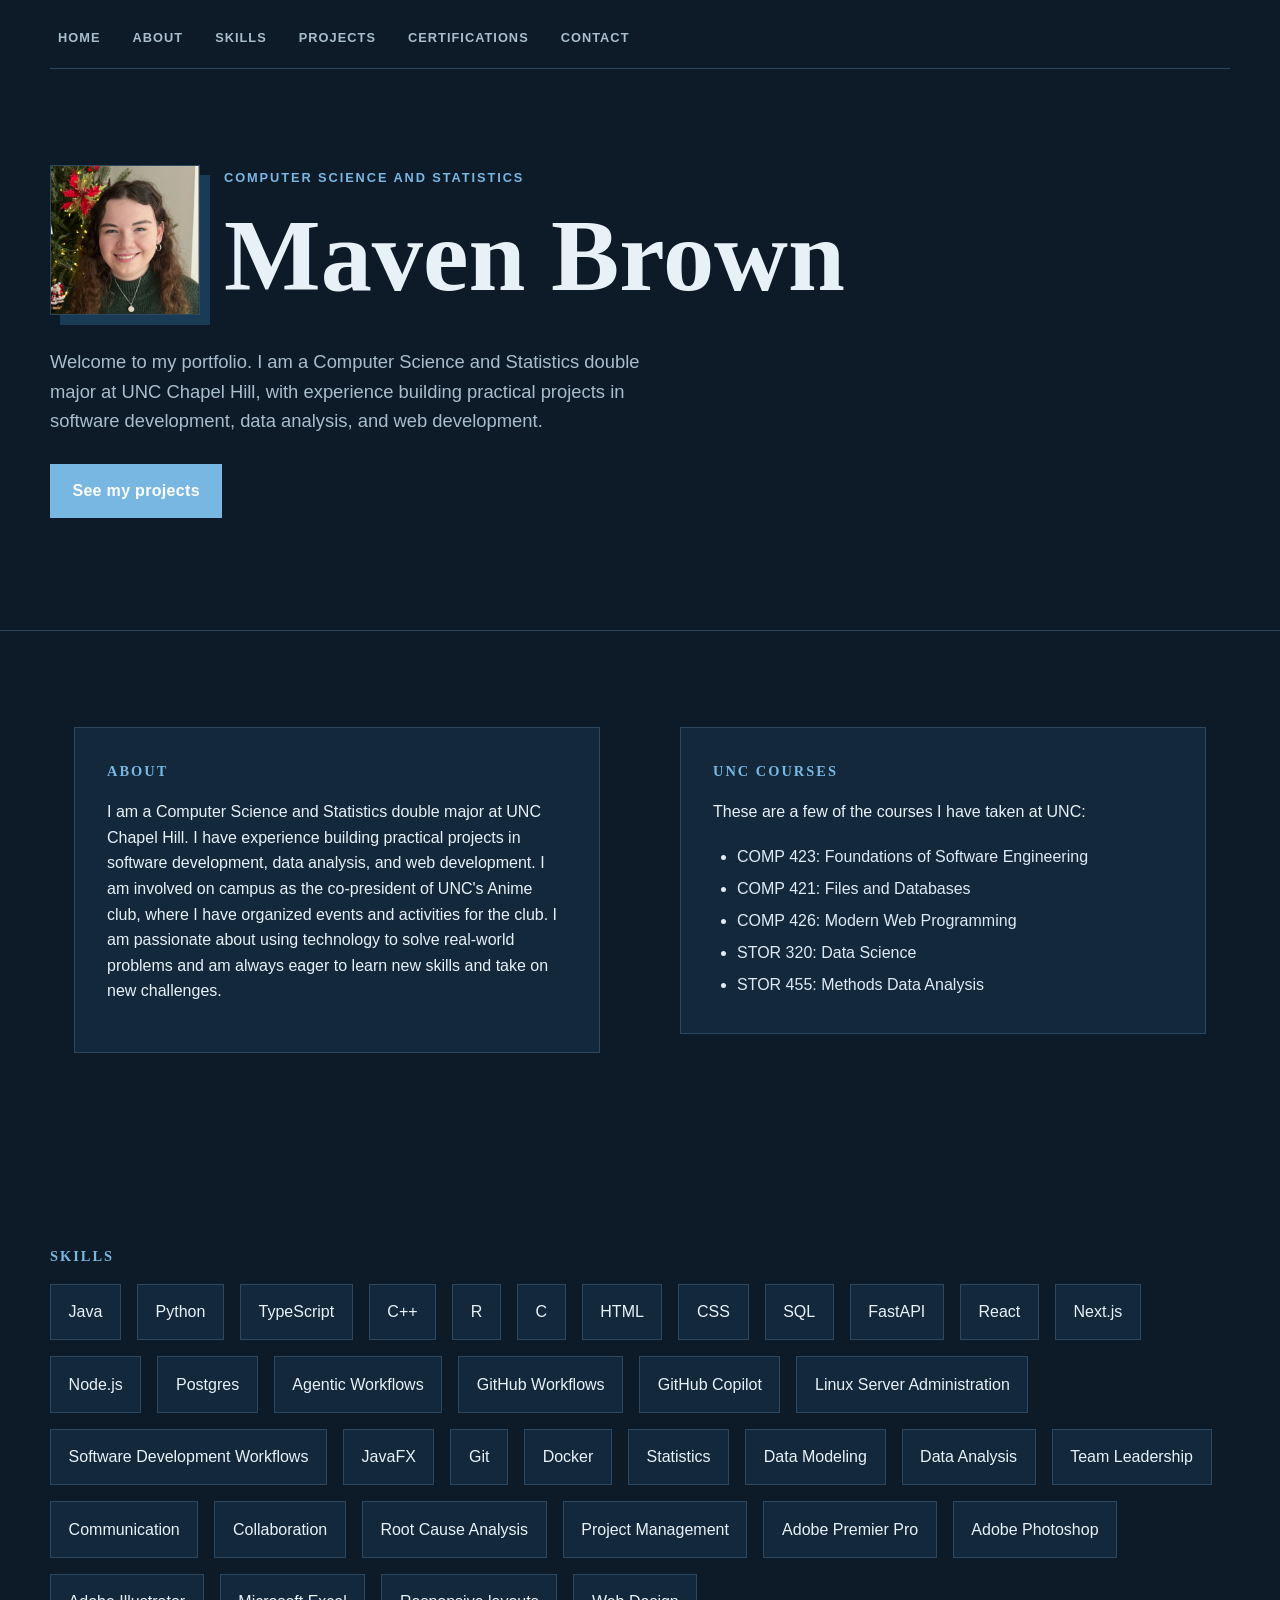
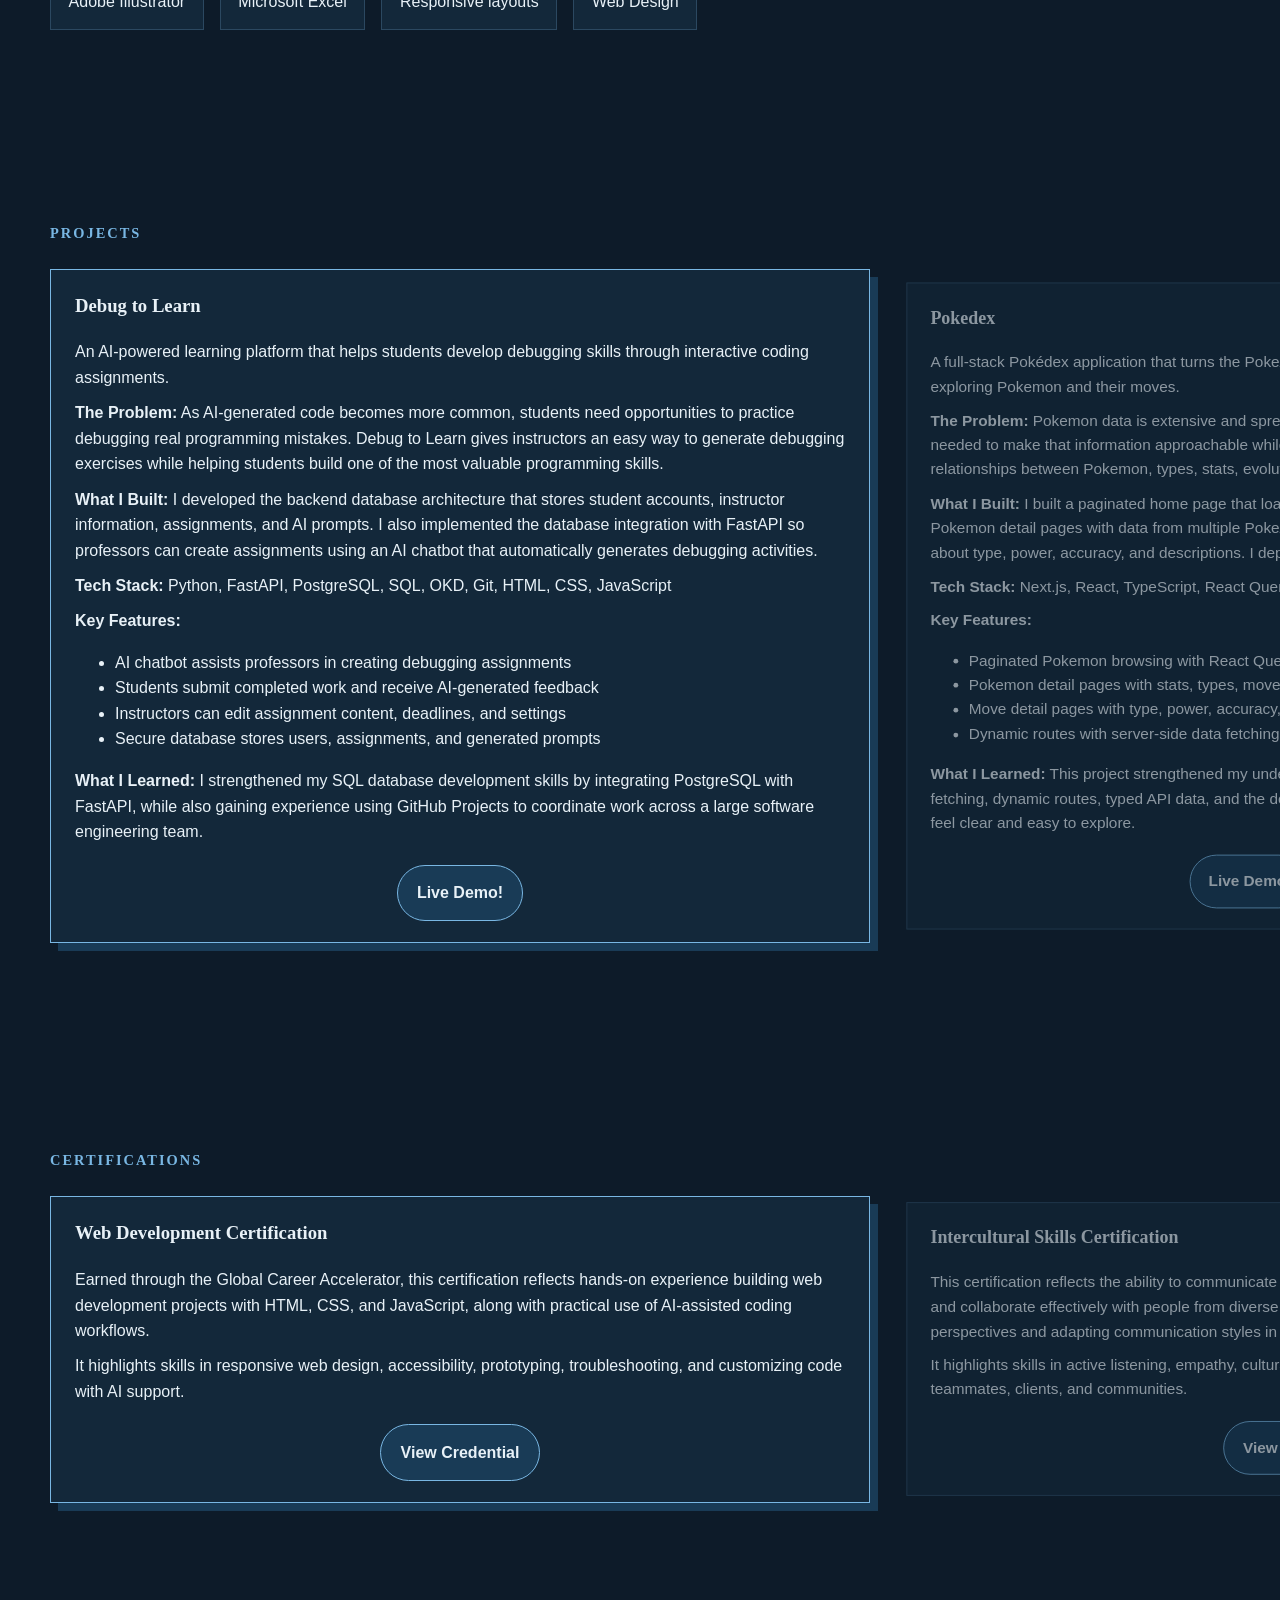
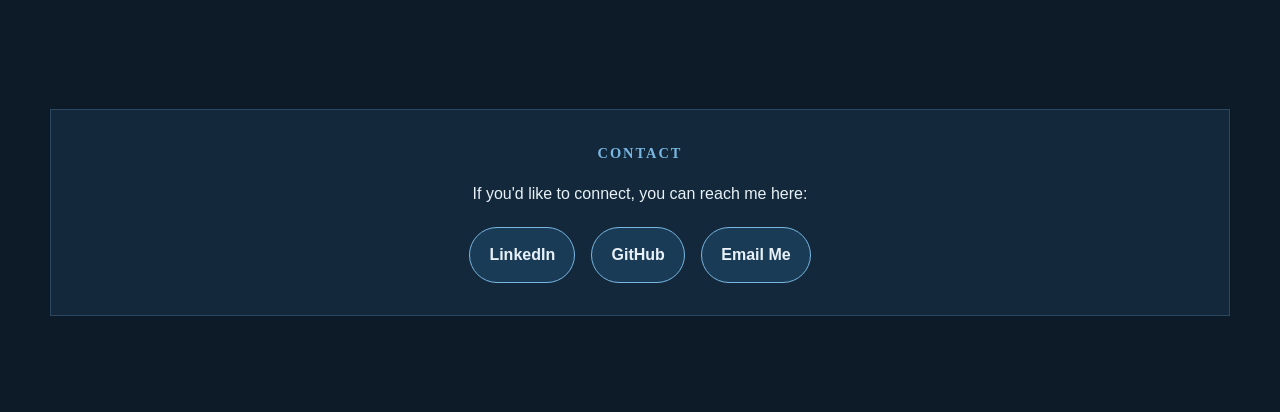
==== commit f88e8380: "made site look more professional" ====
--- a/index.html
+++ b/index.html
@@ -5,6 +5,7 @@
   <meta name="viewport" content="width=device-width, initial-scale=1.0">
   <title>Maven Brown Portfolio</title>
   <link rel="stylesheet" href="style.css?v=2">
+  <link rel="icon" type="image/png" href="img/image-transparent.png">
 </head>
 <body>
   <!-- Main page content starts here -->
@@ -34,6 +35,7 @@
   </header>
 
   <main>
+    <div class="intro-grid">
     <section class="section" id="about">
       <div class="container card">
         <h2>About</h2>
@@ -58,6 +60,7 @@
         </ul>
       </div>
     </section>
+    </div>
 
     <section class="section" id="skills">
       <div class="container">
@@ -65,16 +68,33 @@
         <div class="skills-list">
           <div class="skill-item">Java</div>
           <div class="skill-item">Python</div>
+          <div class="skill-item">TypeScript</div>
+          <div class="skill-item">C++</div>
           <div class="skill-item">R</div>
           <div class="skill-item">C</div>
           <div class="skill-item">HTML</div>
           <div class="skill-item">CSS</div>
           <div class="skill-item">SQL</div>
           <div class="skill-item">FastAPI</div>
+          <div class="skill-item">React</div>
+          <div class="skill-item">Next.js</div>
+          <div class="skill-item">Node.js</div>
+          <div class="skill-item">Postgres</div>
           <div class="skill-item">Agentic Workflows</div>
+          <div class="skill-item">GitHub Workflows</div>
+          <div class="skill-item">GitHub Copilot</div>
+          <div class="skill-item">Linux Server Administration</div>
+          <div class="skill-item">Software Development Workflows</div>
           <div class="skill-item">JavaFX</div>
           <div class="skill-item">Git</div>
           <div class="skill-item">Docker</div>
+          <div class="skill-item">Statistics</div>
+          <div class="skill-item">Data Modeling</div>
+          <div class="skill-item">Data Analysis</div>
+          <div class="skill-item">Team Leadership</div>
+          <div class="skill-item">Communication</div>
+          <div class="skill-item">Collaboration</div>
+          <div class="skill-item">Root Cause Analysis</div>
           <div class="skill-item">Project Management</div>
           <div class="skill-item">Adobe Premier Pro</div>
           <div class="skill-item">Adobe Photoshop</div>
@@ -118,6 +138,37 @@
       Live Demo!
     </a>
     
+  </div>
+</article>
+
+      <article class="project-card">
+  <h3>Pokedex</h3>
+
+  <p>A full-stack Pokédex application that turns the PokeAPI into a searchable, navigable reference tool for exploring Pokemon and their moves.</p>
+
+  <p><strong>The Problem:</strong> Pokemon data is extensive and spread across several related API resources. The app needed to make that information approachable while handling pagination, loading states, and the relationships between Pokemon, types, stats, evolutions, and moves.</p>
+
+  <p><strong>What I Built:</strong> I built a paginated home page that loads Pokemon through React Query, server-rendered Pokemon detail pages with data from multiple PokeAPI endpoints, and move detail pages with information about type, power, accuracy, and descriptions. I deployed the finished Next.js application to Vercel.</p>
+
+  <p><strong>Tech Stack:</strong> Next.js, React, TypeScript, React Query, Tailwind CSS, PokeAPI, Vercel</p>
+
+  <p><strong>Key Features:</strong></p>
+  <ul>
+    <li>Paginated Pokemon browsing with React Query</li>
+    <li>Pokemon detail pages with stats, types, moves, and evolution data</li>
+    <li>Move detail pages with type, power, accuracy, and descriptions</li>
+    <li>Dynamic routes with server-side data fetching</li>
+  </ul>
+
+  <p><strong>What I Learned:</strong> This project strengthened my understanding of client-side caching, server-side data fetching, dynamic routes, typed API data, and the design decisions needed to make a large information set feel clear and easy to explore.</p>
+
+  <div class="contact-links">
+    <a href="https://comp-426-a04-pokedex-maveneb.vercel.app/" target="_blank" rel="noreferrer">
+      Live Demo
+    </a>
+    <a href="https://github.com/maveneb/comp-426-a04-pokedex-maveneb" target="_blank" rel="noreferrer">
+      GitHub
+    </a>
   </div>
 </article>
 
--- a/style.css
+++ b/style.css
@@ -1,14 +1,34 @@
 /* Basic page setup */
+:root {
+	--ink: #e8f1f7;
+	--muted-ink: #a9bdcc;
+	--blue: #79b7e3;
+	--blue-soft: #193b56;
+	--canvas: #0d1b29;
+	--paper: #13283a;
+	--line: #2b4860;
+}
+
+html {
+	scroll-behavior: smooth;
+}
+
 * {
 	box-sizing: border-box;
 }
 
 body {
 	margin: 0;
-	font-family: Arial, Helvetica, sans-serif;
-	color: #d7e2ea;
-	background: linear-gradient(180deg, #111c29 0%, #1d2f44 100%);
+	font-family: "Trebuchet MS", Verdana, sans-serif;
+	color: var(--ink);
+	background: var(--canvas);
 	line-height: 1.6;
+}
+
+h1,
+h2,
+h3 {
+	font-family: Georgia, "Times New Roman", serif;
 }
 
 a {
@@ -27,27 +47,28 @@
 
 /* Shared container for centered content */
 .container {
-	width: min(100% - 2rem, 900px);
+	width: min(100% - 3rem, 1180px);
 	margin: 0 auto;
 }
 
 /* Hero section */
 .hero {
-	padding: 5rem 0 4rem;
-	background: linear-gradient(135deg, #0d1624 0%, #17314a 50%, #4b87b8 100%);
-	color: #f3f7fb;
+	padding: 1.5rem 0 7rem;
+	background: var(--canvas);
+	color: var(--ink);
+	border-bottom: 1px solid var(--line);
 }
 
 .hero-content {
-	text-align: center;
+	text-align: left;
 }
 
 .hero-header {
 	display: flex;
 	align-items: center;
-	justify-content: center;
+	justify-content: flex-start;
 	gap: 1.5rem;
-	margin-bottom: 1rem;
+	margin: 6rem 0 2rem;
 	flex-wrap: wrap;
 }
 
@@ -58,10 +79,10 @@
 .profile-pic {
 	width: 150px;
 	height: 150px;
-	border-radius: 50%;
+	border-radius: 0;
 	object-fit: cover;
-	border: 4px solid rgba(255, 255, 255, 0.8);
-	box-shadow: 0 12px 30px rgba(0, 0, 0, 0.25);
+	border: 1px solid var(--line);
+	box-shadow: 10px 10px 0 var(--blue-soft);
 }
 
 .site-nav {
@@ -69,86 +90,105 @@
 	flex-wrap: wrap;
 	justify-content: center;
 	gap: 1rem;
-	margin-bottom: 2rem;
-	padding: 0.85rem 1rem;
-	background: rgba(10, 18, 31, 0.45);
-	border: 1px solid rgba(140, 177, 214, 0.24);
-	border-radius: 999px;
+	justify-content: flex-start;
+	margin: 0;
+	padding: 0 0 1rem;
+	background: transparent;
+	border-bottom: 1px solid var(--line);
+	border-radius: 0;
 }
 
 .site-nav a {
 	padding: 0.25rem 0.5rem;
 	font-weight: bold;
-	color: #f3f7fb;
+	color: var(--muted-ink);
+	font-size: 0.8rem;
+	letter-spacing: 0.08em;
+	text-transform: uppercase;
 }
 
 .site-nav a:hover,
 .site-nav a:focus-visible {
 	transform: translateY(-2px);
-	color: #d8ecff;
+	color: var(--blue);
 }
 
 .eyebrow {
 	margin: 0 0 0.75rem;
 	letter-spacing: 0.15em;
 	text-transform: uppercase;
-	font-size: 0.85rem;
+	font-size: 0.8rem;
+	color: var(--blue);
+	font-weight: bold;
 }
 
 .hero h1 {
 	margin: 0;
-	font-size: clamp(2.2rem, 5vw, 4rem);
+	font-size: clamp(3rem, 8vw, 7rem);
 	line-height: 1.1;
 }
 
 .lead {
 	max-width: 42rem;
-	margin: 1.25rem auto 0;
-	font-size: 1.1rem;
+	margin: 2rem 0 0;
+	max-width: 38rem;
+	font-size: 1.15rem;
+	color: var(--muted-ink);
 }
 
 .button {
 	display: inline-block;
 	margin-top: 1.75rem;
 	padding: 0.9rem 1.4rem;
-	border-radius: 999px;
-	background: #9fc7e6;
-	color: #0e1b2a;
-	font-weight: bold;
+	border-radius: 0;
+	background: var(--blue);
+	color: #ffffff;
+	font-weight: bold;
+	letter-spacing: 0.02em;
 }
 
 .button:hover,
 .button:focus-visible {
 	transform: translateY(-3px);
-	background: #b2d4ee;
+	background: #16496f;
 	box-shadow: 0 12px 24px rgba(0, 0, 0, 0.24);
 }
 
 /* Main content sections */
+.intro-grid {
+	display: grid;
+	grid-template-columns: repeat(2, minmax(0, 1fr));
+	gap: 2rem;
+	max-width: 1180px;
+	margin: 0 auto;
+}
+
 .section {
-	padding: 3rem 0;
+	padding: 6rem 0;
 }
 
 .section h2 {
 	margin-top: 0;
 	margin-bottom: 1rem;
-	color: #a9d0ee;
-	font-size: 1.8rem;
+	color: var(--blue);
+	font-size: 0.9rem;
+	letter-spacing: 0.14em;
+	text-transform: uppercase;
 }
 
 .card {
-	background: #142131;
-	padding: 1.5rem;
-	border-radius: 1rem;
-	border: 1px solid #243447;
-	box-shadow: 0 8px 24px rgba(0, 0, 0, 0.28);
+	background: var(--paper);
+	padding: 2rem;
+	border-radius: 0;
+	border: 1px solid var(--line);
+	box-shadow: none;
 }
 
 .card:hover,
 .card:focus-within {
 	transform: translateY(-4px);
-	border-color: #4f7ca5;
-	box-shadow: 0 16px 32px rgba(0, 0, 0, 0.34);
+	border-color: var(--blue);
+	box-shadow: 8px 8px 0 var(--blue-soft);
 }
 
 .skills-list {
@@ -203,23 +243,25 @@
 
 .skill-item,
 .project-card {
-	background: #162334;
-	border: 1px solid #27384b;
-	border-radius: 1rem;
-	box-shadow: 0 8px 24px rgba(0, 0, 0, 0.22);
+	background: var(--paper);
+	border: 1px solid var(--line);
+	border-radius: 0;
+	box-shadow: none;
 }
 
 .skill-item {
 	padding: 0.9rem 1.1rem;
 	font-weight: bold;
-	color: #c4dbef;
+	color: var(--ink);
+	border-radius: 0;
+	font-weight: normal;
 }
 
 .skill-item:hover {
 	transform: translateY(-3px);
-	border-color: #4f7ca5;
-	background: #1d2f44;
-	box-shadow: 0 12px 24px rgba(0, 0, 0, 0.28);
+	border-color: var(--blue);
+	background: var(--blue-soft);
+	box-shadow: none;
 }
 
 
@@ -232,9 +274,9 @@
 	scroll-snap-align: center;
 	min-height: 100%;
 	flex-shrink: 0;
-	transform: scale(0.9);
-	opacity: 0.42;
-	filter: saturate(0.7);
+	transform: scale(0.96);
+	opacity: 0.58;
+	filter: none;
 	transition: transform 0.35s ease, opacity 0.35s ease, box-shadow 0.35s ease, border-color 0.35s ease, filter 0.35s ease;
 }
 
@@ -242,8 +284,8 @@
 	transform: scale(1);
 	opacity: 1;
 	filter: saturate(1);
-	border-color: #86b8e2;
-	box-shadow: 0 18px 32px rgba(0, 0, 0, 0.32);
+	border-color: var(--blue);
+	box-shadow: 8px 8px 0 var(--blue-soft);
 }
 
 .project-card p {
@@ -253,14 +295,14 @@
 
 .project-card:hover {
 	transform: translateY(-4px) scale(1);
-	border-color: #4f7ca5;
-	background: #1a2a3d;
-	box-shadow: 0 16px 32px rgba(0, 0, 0, 0.3);
+	border-color: var(--blue);
+	background: #17334a;
+	box-shadow: 4px 4px 0 var(--blue-soft);
 }
 
 .project-card h3 {
 	margin-top: 0;
-	color: #f1f5f9;
+	color: var(--ink);
 }
 
 .contact-card {
@@ -279,22 +321,27 @@
 	display: inline-block;
 	padding: 0.9rem 1.2rem;
 	border-radius: 999px;
-	background: #28415d;
-	color: #f1f7fd;
-	font-weight: bold;
-	border: 1px solid #4f7ca5;
+	background: var(--blue-soft);
+	color: var(--ink);
+	font-weight: bold;
+	border: 1px solid var(--blue);
 }
 
 .contact-links a:hover,
 .contact-links a:focus-visible {
 	transform: translateY(-3px);
-	background: #335576;
-	border-color: #86b8e2;
-	box-shadow: 0 12px 24px rgba(0, 0, 0, 0.24);
+	background: var(--blue);
+	color: #ffffff;
+	border-color: var(--blue);
+	box-shadow: none;
 }
 
 /* Small screen adjustments */
 @media (max-width: 600px) {
+	.intro-grid {
+		display: block;
+	}
+
 	.hero {
 		padding: 4rem 0 3rem;
 	}
@@ -333,3 +380,9 @@
 		filter: none;
 	}
 }
+
+@media (prefers-reduced-motion: reduce) {
+	html {
+		scroll-behavior: auto;
+	}
+}
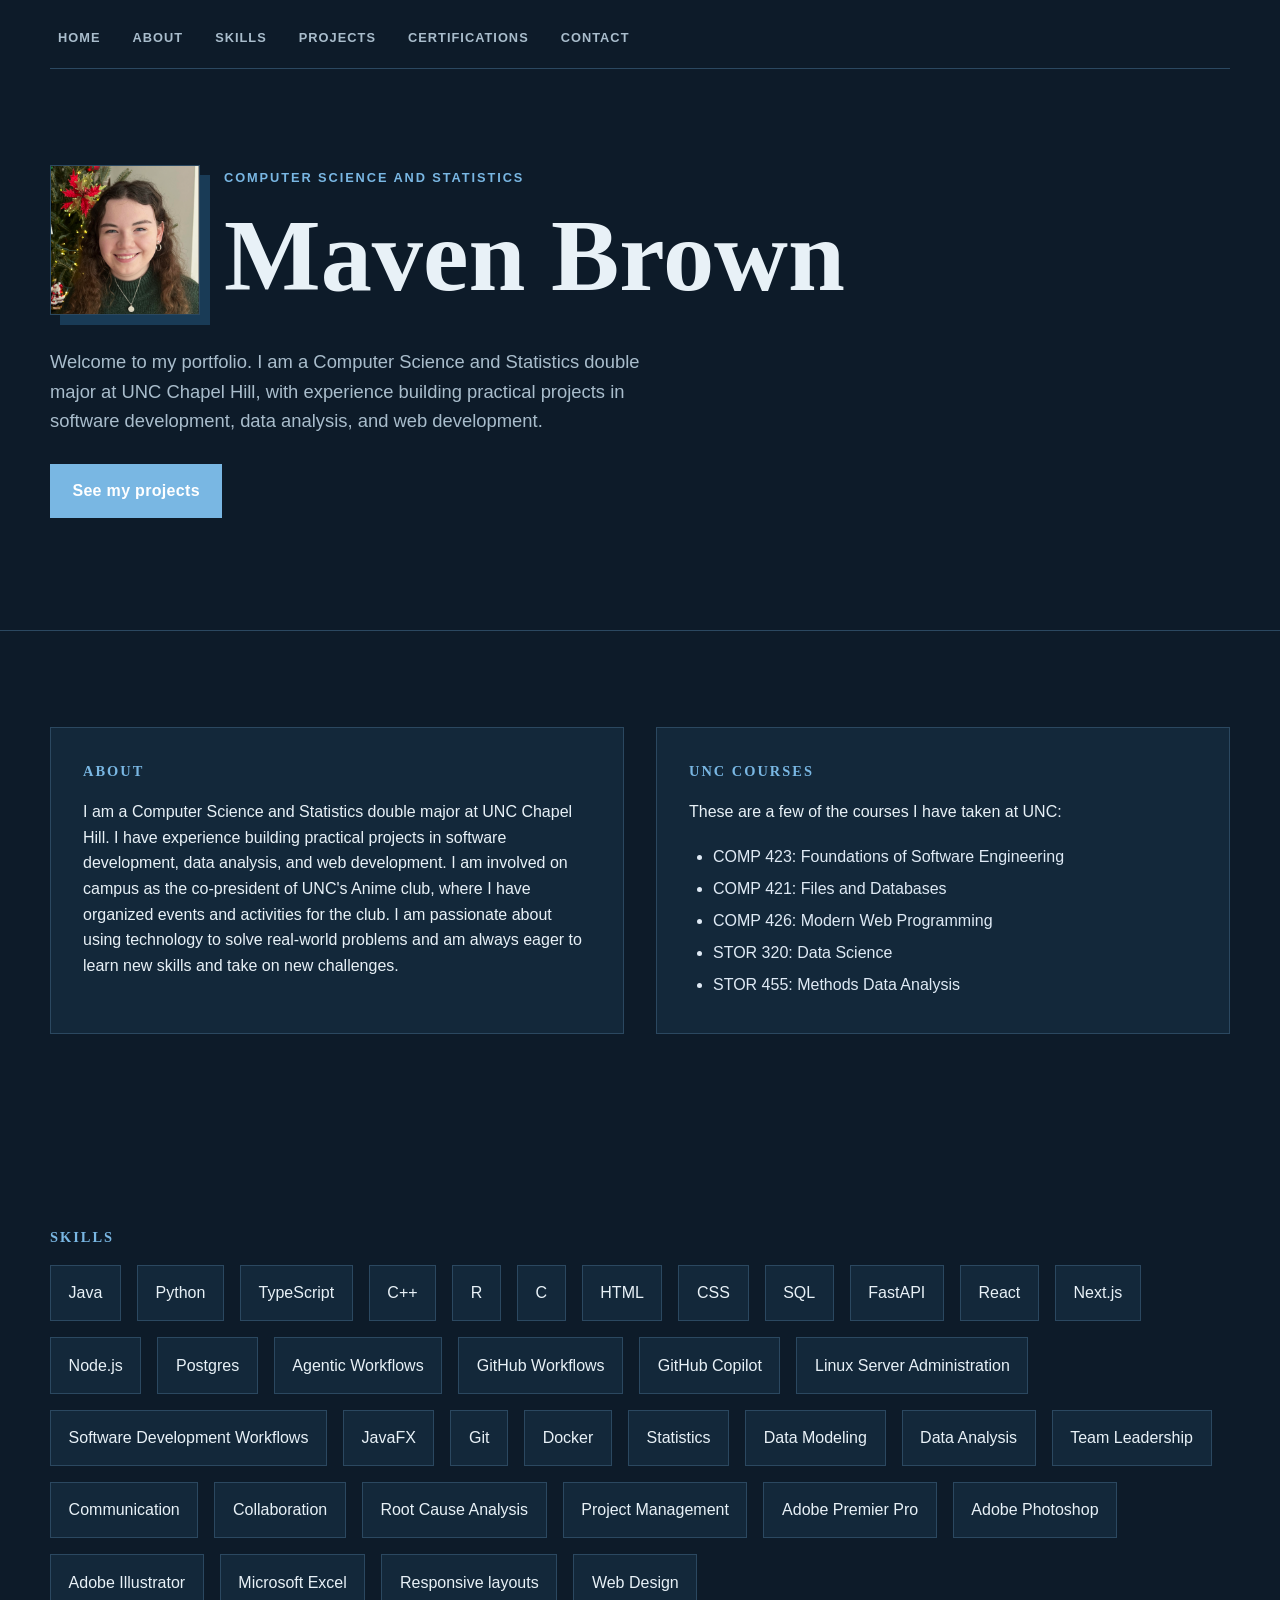
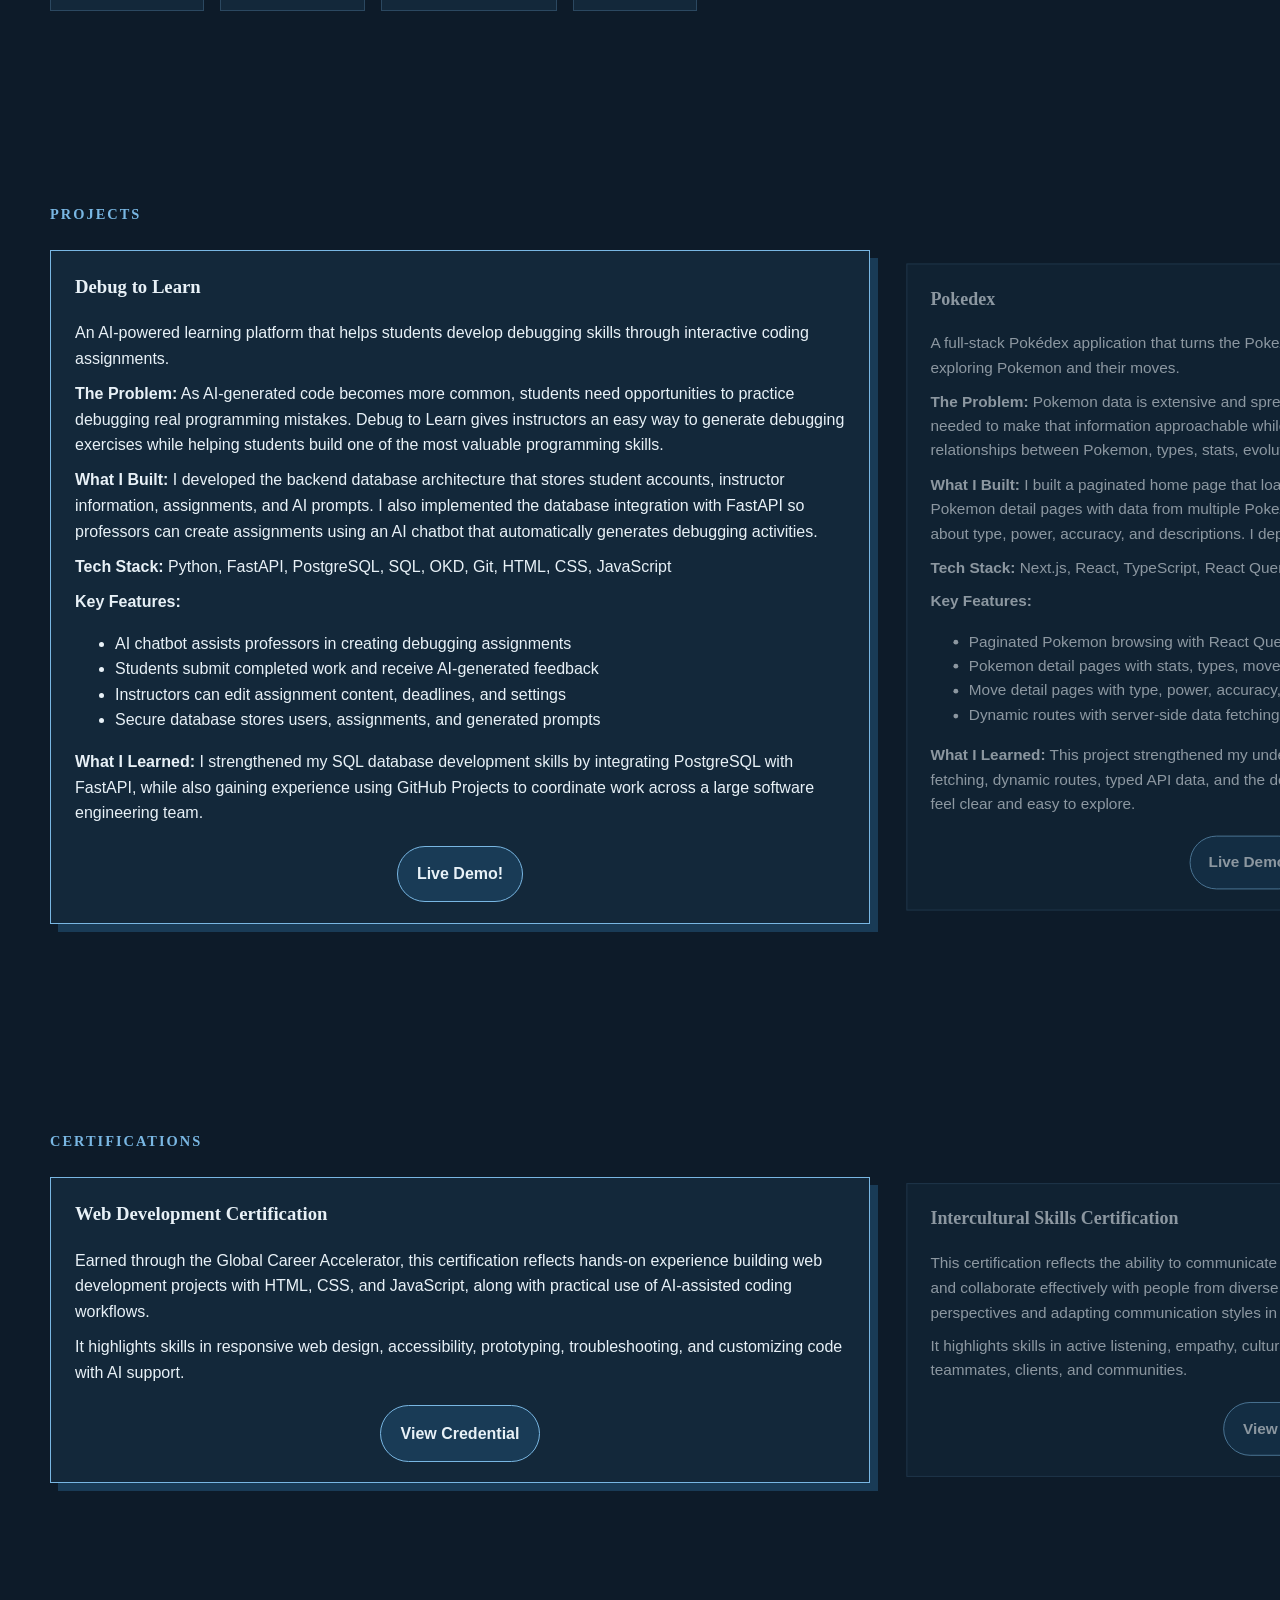
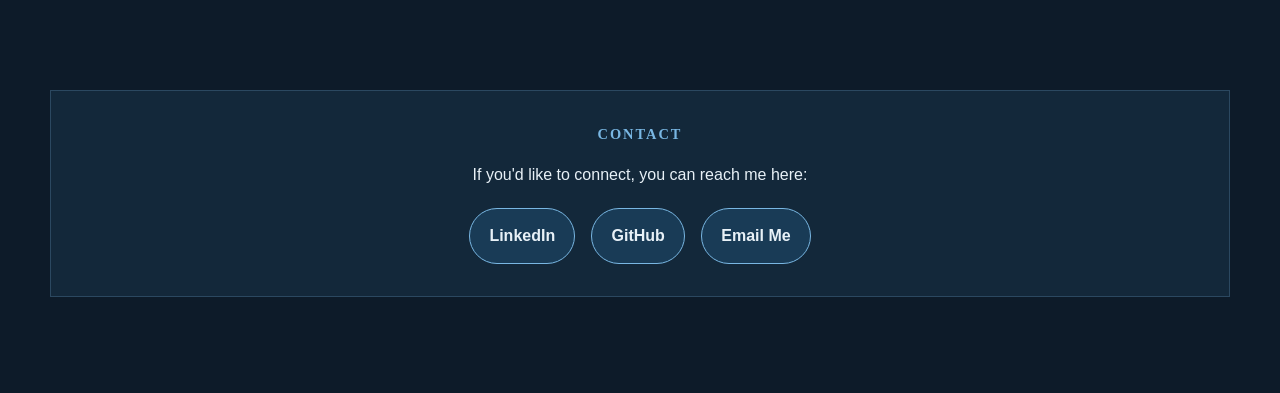
==== commit 17198cbd: "fix 3" ====
--- a/index.html
+++ b/index.html
@@ -4,7 +4,7 @@
   <meta charset="UTF-8">
   <meta name="viewport" content="width=device-width, initial-scale=1.0">
   <title>Maven Brown Portfolio</title>
-  <link rel="stylesheet" href="style.css?v=2">
+  <link rel="stylesheet" href="style.css?v=3">
   <link rel="icon" type="image/png" href="img/image-transparent.png">
 </head>
 <body>
--- a/style.css
+++ b/style.css
@@ -161,6 +161,22 @@
 	gap: 2rem;
 	max-width: 1180px;
 	margin: 0 auto;
+}
+
+.intro-grid .card {
+	height: 100%;
+}
+
+.intro-grid > .section {
+	display: flex;
+}
+
+.intro-grid > .section > .container {
+	width: 100%;
+}
+
+.intro-grid > .section .card {
+	flex: 1;
 }
 
 .section {
@@ -342,6 +358,11 @@
 		display: block;
 	}
 
+	.intro-grid > .section,
+	.intro-grid > .section > .container {
+		display: block;
+	}
+
 	.hero {
 		padding: 4rem 0 3rem;
 	}
